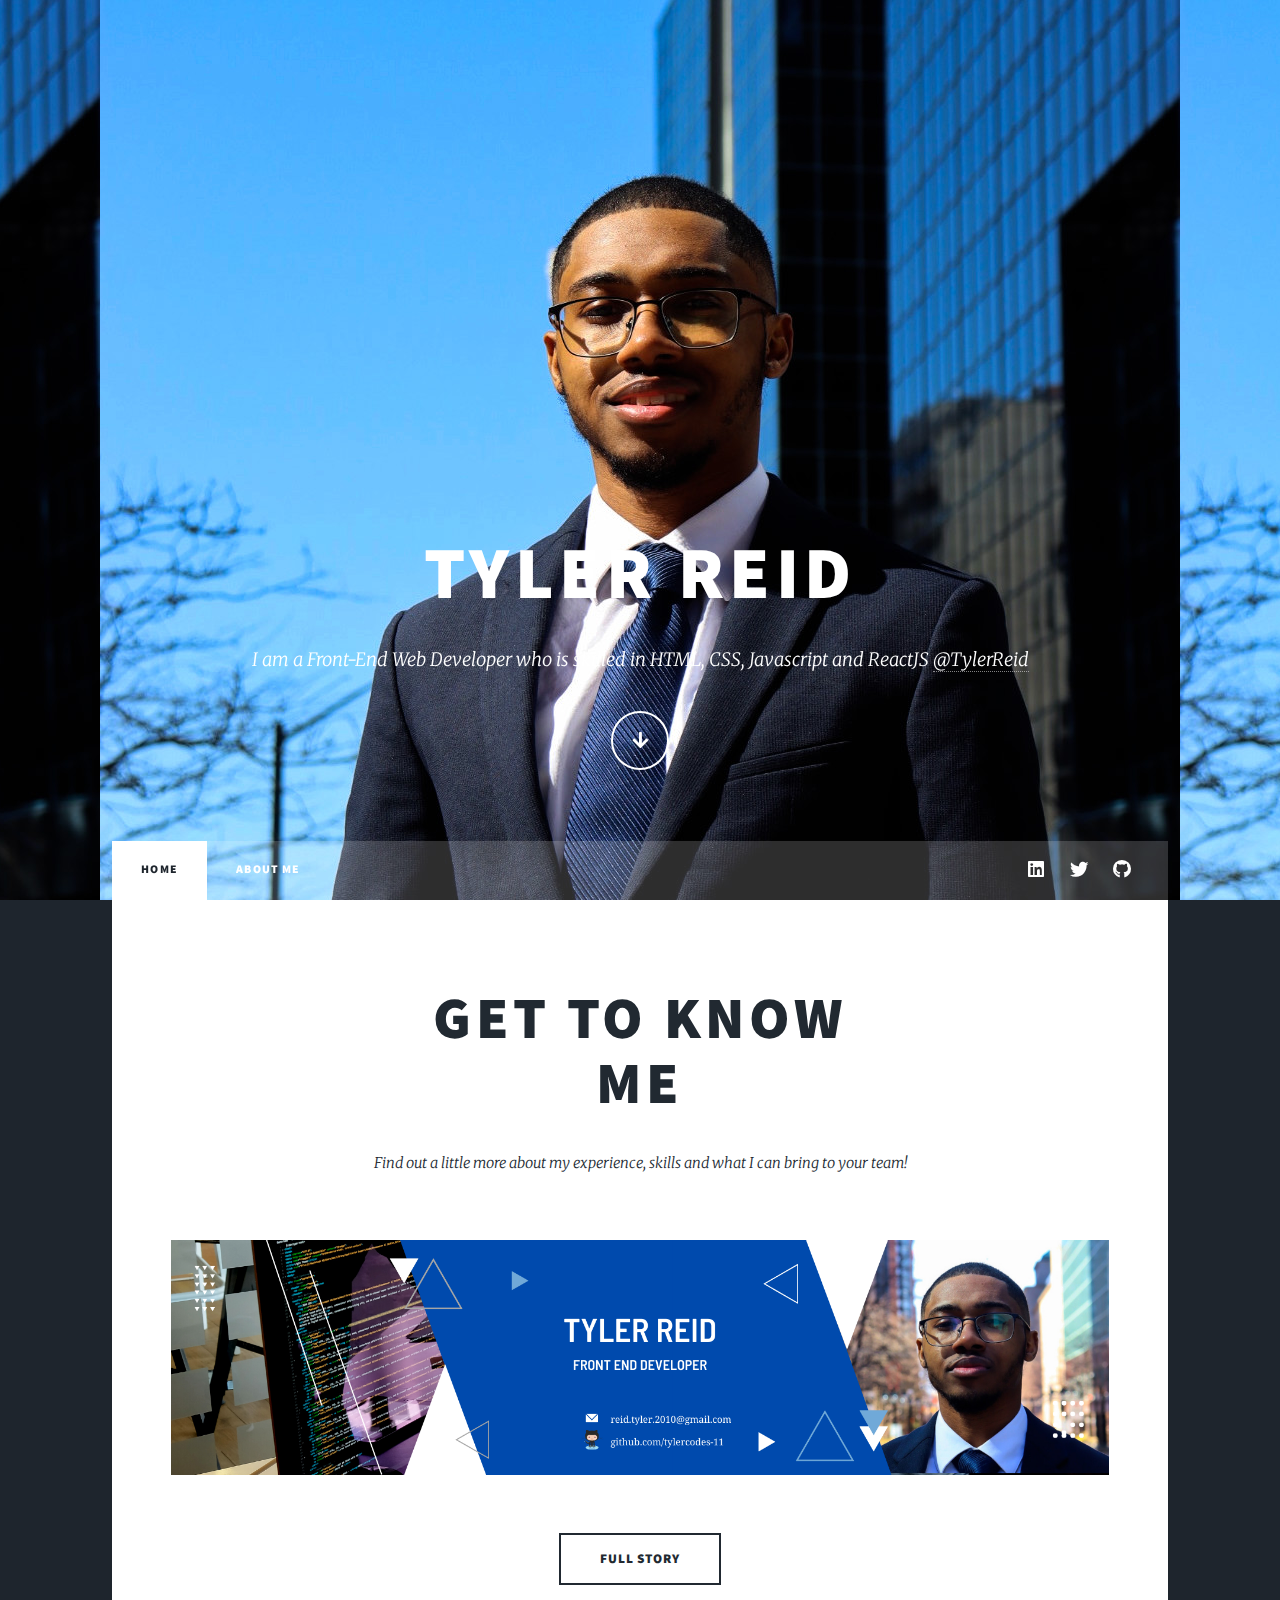
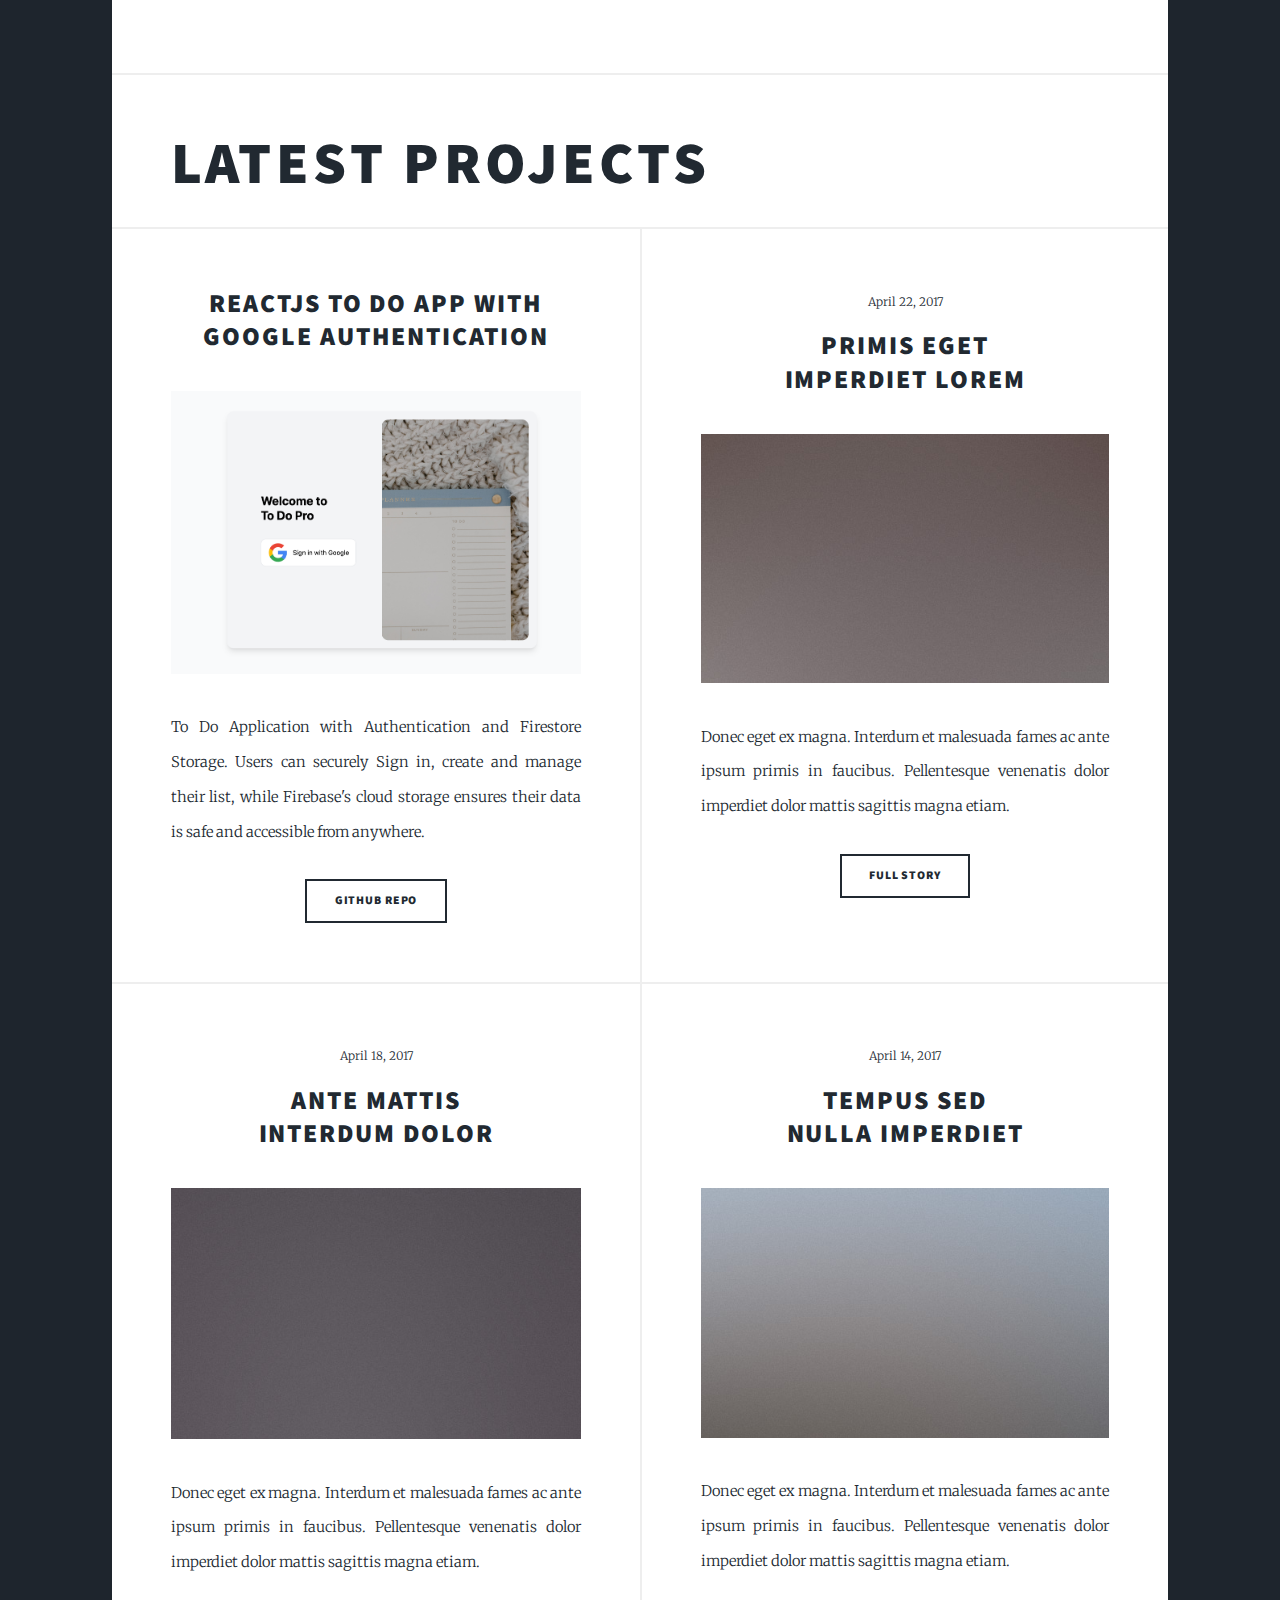
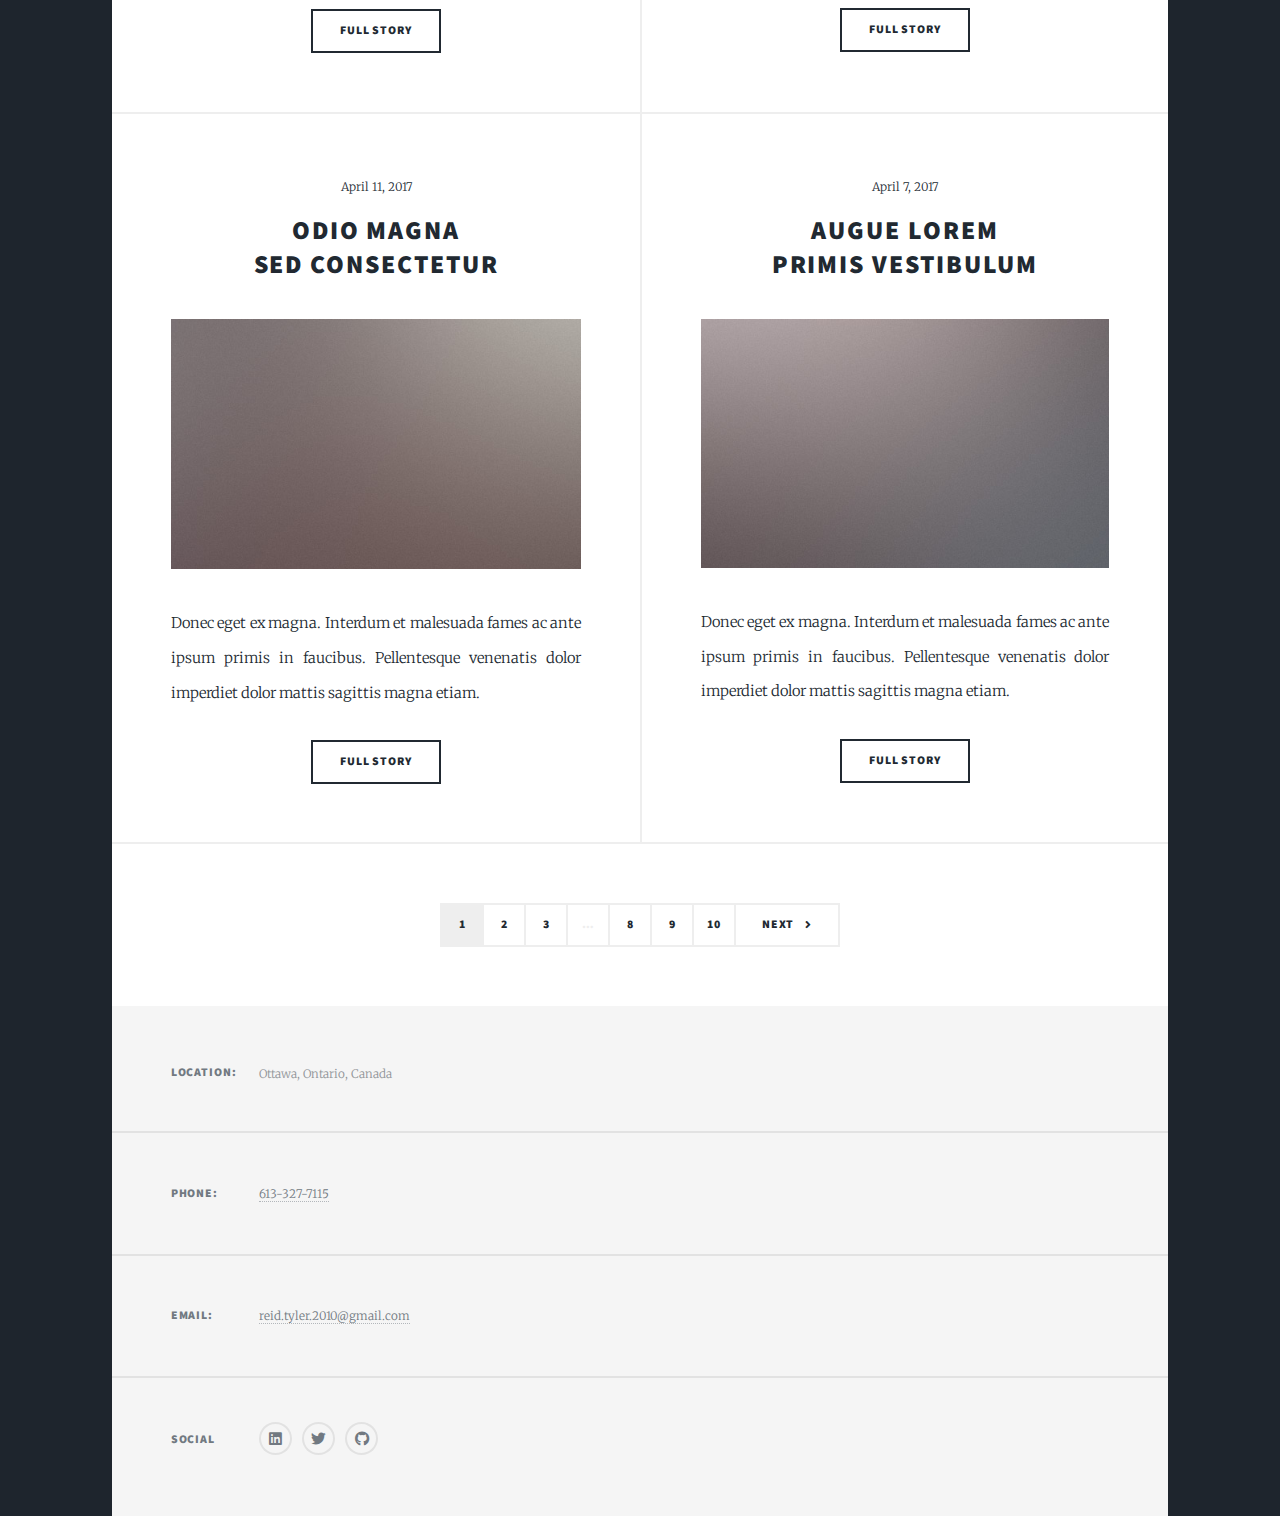
==== index.html @ aaa31b5c "init commit work in prog portwebsite" ====
<!DOCTYPE HTML>
<!--
	Massively by HTML5 UP
	html5up.net | @ajlkn
	Free for personal and commercial use under the CCA 3.0 license (html5up.net/license)
-->
<html>
	<head>
		<title>Tyler Reid's Portfolio</title>
		<meta charset="utf-8" />
		<meta name="viewport" content="width=device-width, initial-scale=1, user-scalable=no" />
		<link rel="stylesheet" href="assets/css/main.css" />
		<noscript><link rel="stylesheet" href="assets/css/noscript.css" /></noscript>
	</head>
	<body class="is-preload">

		<!-- Wrapper -->
			<div id="wrapper" class="fade-in">

				<!-- Intro -->
					<div id="intro">
						<h1>Tyler Reid<br />
							</h1>
						<p>I am a Front-End Web Developer who is skilled in HTML, CSS, Javascript and ReactJS <a href="https://www.linkedin.com/in/tylerreidprofessional/">@TylerReid</a> </p>
						<ul class="actions">
							<li><a href="#header" class="button icon solid solo fa-arrow-down scrolly">Continue</a></li>
						</ul>
					</div>

				<!-- Header -->
					<header id="header">
						<a href="index.html" class="logo">Tyler Reid</a>
					</header>

				<!-- Nav -->
					<nav id="nav">
						<ul class="links">
							<li class="active"><a href="index.html">Home</a></li>
							<li><a href="about.html">About Me</a></li>
							<!-- <li><a href="projects.html">Projects</a></li> -->
						</ul>
						<ul class="icons">
							<li><a href="https://www.linkedin.com/in/tylerreidprofessional/" class="icon brands fa-linkedin"><span class="label">Linkedin</span></a></li>
							<li><a href="https://twitter.com/tylernorthside" class="icon brands alt fa-twitter"><span class="label">Twitter</span></a></li>		
							<li><a href="https://github.com/tylercodes-11" class="icon brands fa-github"><span class="label">GitHub</span></a></li>
						</ul>
					</nav>

				<!-- Main -->
					<div id="main">

						<!-- Featured Post -->
							<article class="post featured">
								<header class="major">
									
									<h2><a href="about.html">Get to know<br />
									ME</a></h2>
									<p>Find out a little more about my experience, skills and what I can bring to your team! <br />
									
								</header>
								<a href="about.html" class="image main"><img src="images/linkedincoverpic.png" alt="tylercoverpicture"/></a>
								<ul class="actions special">
									<li><a href="about.html" class="button large">Full Story</a></li>
								</ul>
							</article>

						<!-- Posts -->
						<h1 class="project-header  "> Latest Projects</h1>
							<section class="posts">
								<article>
									<header>
										<!-- <span class="date">April 24, 2017</span> -->
										<h2><a href="#">ReactJS To Do App with <br />
											Google Authentication </h2>
									</header>
									<a href="#" class="image fit"><img src="images/todologinpic.png" alt="" /></a>
									<p>To Do Application with Authentication and Firestore Storage. Users can securely Sign in, create and manage their list, while Firebase's cloud storage ensures their data is safe and accessible from anywhere.</p>
									<ul class="actions special">
										
										<li><a href="https://github.com/tylercodes-11/react-firebase-todoapp" target="_blank" class="button">Github Repo</a></li>
									</ul>
								</article>
								<article>
									<header>
										<span class="date">April 22, 2017</span>
										<h2><a href="#">Primis eget<br />
										imperdiet lorem</a></h2>
									</header>
									<a href="#" class="image fit"><img src="images/pic03.jpg" alt="" /></a>
									<p>Donec eget ex magna. Interdum et malesuada fames ac ante ipsum primis in faucibus. Pellentesque venenatis dolor imperdiet dolor mattis sagittis magna etiam.</p>
									<ul class="actions special">
										<li><a href="#" class="button">Full Story</a></li>
									</ul>
								</article>
								<article>
									<header>
										<span class="date">April 18, 2017</span>
										<h2><a href="#">Ante mattis<br />
										interdum dolor</a></h2>
									</header>
									<a href="#" class="image fit"><img src="images/pic04.jpg" alt="" /></a>
									<p>Donec eget ex magna. Interdum et malesuada fames ac ante ipsum primis in faucibus. Pellentesque venenatis dolor imperdiet dolor mattis sagittis magna etiam.</p>
									<ul class="actions special">
										<li><a href="#" class="button">Full Story</a></li>
									</ul>
								</article>
								<article>
									<header>
										<span class="date">April 14, 2017</span>
										<h2><a href="#">Tempus sed<br />
										nulla imperdiet</a></h2>
									</header>
									<a href="#" class="image fit"><img src="images/pic05.jpg" alt="" /></a>
									<p>Donec eget ex magna. Interdum et malesuada fames ac ante ipsum primis in faucibus. Pellentesque venenatis dolor imperdiet dolor mattis sagittis magna etiam.</p>
									<ul class="actions special">
										<li><a href="#" class="button">Full Story</a></li>
									</ul>
								</article>
								<article>
									<header>
										<span class="date">April 11, 2017</span>
										<h2><a href="#">Odio magna<br />
										sed consectetur</a></h2>
									</header>
									<a href="#" class="image fit"><img src="images/pic06.jpg" alt="" /></a>
									<p>Donec eget ex magna. Interdum et malesuada fames ac ante ipsum primis in faucibus. Pellentesque venenatis dolor imperdiet dolor mattis sagittis magna etiam.</p>
									<ul class="actions special">
										<li><a href="#" class="button">Full Story</a></li>
									</ul>
								</article>
								<article>
									<header>
										<span class="date">April 7, 2017</span>
										<h2><a href="#">Augue lorem<br />
										primis vestibulum</a></h2>
									</header>
									<a href="#" class="image fit"><img src="images/pic07.jpg" alt="" /></a>
									<p>Donec eget ex magna. Interdum et malesuada fames ac ante ipsum primis in faucibus. Pellentesque venenatis dolor imperdiet dolor mattis sagittis magna etiam.</p>
									<ul class="actions special">
										<li><a href="#" class="button">Full Story</a></li>
									</ul>
								</article>
							</section>

						<!-- Footer -->
							<footer>
								<div class="pagination">
									<!--<a href="#" class="previous">Prev</a>-->
									<a href="#" class="page active">1</a>
									<a href="#" class="page">2</a>
									<a href="#" class="page">3</a>
									<span class="extra">&hellip;</span>
									<a href="#" class="page">8</a>
									<a href="#" class="page">9</a>
									<a href="#" class="page">10</a>
									<a href="#" class="next">Next</a>
								</div>
							</footer>

					</div>

				<!-- Footer -->
					<footer id="footer">
						<!-- <section>
							<form method="post" action="#">
								<div class="fields">
									<div class="field">
										<label for="name">Name</label>
										<input type="text" name="name" id="name" />
									</div>
									<div class="field">
										<label for="email">Email</label>
										<input type="text" name="email" id="email" />
									</div>
									<div class="field">
										<label for="message">Message</label>
										<textarea name="message" id="message" rows="3"></textarea>
									</div>
								</div>
								<ul class="actions">
									<li><input type="submit" value="Send Message" /></li>
								</ul>
							</form>
						</section> -->
						<section class="split contact">
							<section class="alt">
								<h3>Location:</h3>
								<p>Ottawa, Ontario, Canada<br />
								</p>
							</section>
							<section>
								<h3>Phone:</h3>
								<p><a href="tel:+16133277115">613-327-7115</a></p>
							</section>
							<section>
								<h3>Email:</h3>
								<p><a href="mailto:reid.tyler.2010@gmail.com">reid.tyler.2010@gmail.com</a></p>
							</section>
							<section>
								<h3>Social</h3>
								<ul class="icons alt">
									<li><a href="https://www.linkedin.com/in/tylerreidprofessional/" class="icon brands alt fa-linkedin"><span class="label">LinkedIn</span></a></li>
									<li><a href="https://twitter.com/tylernorthside" class="icon brands alt fa-twitter"><span class="label">Twitter</span></a></li>		
									<li><a href="https://github.com/tylercodes-11" class="icon brands alt fa-github"><span class="label">GitHub</span></a></li>
								</ul>
							</section>
						</section>
					</footer>

				<!-- Copyright
					<div id="copyright">
						<ul><li>&copy; Untitled</li><li>Design: <a href="https://html5up.net">HTML5 UP</a></li></ul>
					</div>

			</div> -->

		<!-- Scripts -->
			<script src="assets/js/jquery.min.js"></script>
			<script src="assets/js/jquery.scrollex.min.js"></script>
			<script src="assets/js/jquery.scrolly.min.js"></script>
			<script src="assets/js/browser.min.js"></script>
			<script src="assets/js/breakpoints.min.js"></script>
			<script src="assets/js/util.js"></script>
			<script src="assets/js/main.js"></script>

	</body>
</html>
---- assets/css/main.css ----
@import url(fontawesome-all.min.css);
@import url("https://fonts.googleapis.com/css?family=Merriweather:300,700,300italic,700italic|Source+Sans+Pro:900");

/*
	Massively by HTML5 UP
	html5up.net | @ajlkn
	Free for personal and commercial use under the CCA 3.0 license (html5up.net/license)
*/

html, body, div, span, applet, object,
iframe, h1, h2, h3, h4, h5, h6, p, blockquote,
pre, a, abbr, acronym, address, big, cite,
code, del, dfn, em, img, ins, kbd, q, s, samp,
small, strike, strong, sub, sup, tt, var, b,
u, i, center, dl, dt, dd, ol, ul, li, fieldset,
form, label, legend, table, caption, tbody,
tfoot, thead, tr, th, td, article, aside,
canvas, details, embed, figure, figcaption,
footer, header, hgroup, menu, nav, output, ruby,
section, summary, time, mark, audio, video {
	margin: 0;
	padding: 0;
	border: 0;
	font-size: 100%;
	font: inherit;
	vertical-align: baseline;}

article, aside, details, figcaption, figure,
footer, header, hgroup, menu, nav, section {
	display: block;}

body {
	line-height: 1;
}

ol, ul {
	list-style: none;
}

blockquote, q {
	quotes: none;
}

	blockquote:before, blockquote:after, q:before, q:after {
		content: '';
		content: none;
	}

table {
	border-collapse: collapse;
	border-spacing: 0;
}

body {
	-webkit-text-size-adjust: none;
}

mark {
	background-color: transparent;
	color: inherit;
}

input::-moz-focus-inner {
	border: 0;
	padding: 0;
}

input, select, textarea {
	-moz-appearance: none;
	-webkit-appearance: none;
	-ms-appearance: none;
	appearance: none;
}

/* Basic */

	@-ms-viewport {
		width: device-width;
	}

	body {
		-ms-overflow-style: scrollbar;
	}

	@media screen and (max-width: 480px) {

		html, body {
			min-width: 320px;
		}

	}

	html {
		box-sizing: border-box;
	}

	*, *:before, *:after {
		box-sizing: inherit;
	}

	body {
		background-color: #1e252d;
	}

		body.is-preload *, body.is-preload *:before, body.is-preload *:after {
			-moz-animation: none !important;
			-webkit-animation: none !important;
			-ms-animation: none !important;
			animation: none !important;
			-moz-transition: none !important;
			-webkit-transition: none !important;
			-ms-transition: none !important;
			transition: none !important;
		}

/* Type */

	html {
		font-size: 16pt;
	}

		@media screen and (max-width: 1680px) {

			html {
				font-size: 12pt;
			}

		}

		@media screen and (max-width: 1280px) {

			html {
				font-size: 11pt;
			}

		}

		@media screen and (max-width: 360px) {

			html {
				font-size: 10pt;
			}

		}

	body {
		color: #212931;
	}

	body, input, select, textarea {
		font-family: "Merriweather", Georgia, serif;
		font-weight: 300;
		font-size: 1rem;
		line-height: 2.375;
	}

	a {
		-moz-transition: color 0.2s ease-in-out, background-color 0.2s ease-in-out, border-color 0.2s ease-in-out, box-shadow 0.2s ease-in-out;
		-webkit-transition: color 0.2s ease-in-out, background-color 0.2s ease-in-out, border-color 0.2s ease-in-out, box-shadow 0.2s ease-in-out;
		-ms-transition: color 0.2s ease-in-out, background-color 0.2s ease-in-out, border-color 0.2s ease-in-out, box-shadow 0.2s ease-in-out;
		transition: color 0.2s ease-in-out, background-color 0.2s ease-in-out, border-color 0.2s ease-in-out, box-shadow 0.2s ease-in-out;
		border-bottom: dotted 1px;
		text-decoration: none;
	}

		a:hover {
			border-bottom-color: transparent;
		}

	strong, b {
		font-weight: 600;
	}

	em, i {
		font-style: italic;
	}

	p {
		text-align: justify;
		margin: 0 0 2rem 0;
	}

	h1, h2, h3, h4, h5, h6 {
		font-family: "Source Sans Pro", Helvetica, sans-serif;
		font-weight: 900;
		line-height: 1.5;
		letter-spacing: 0.075em;
		text-transform: uppercase;
		margin: 0 0 1rem 0;
	}

		h1 a, h2 a, h3 a, h4 a, h5 a, h6 a {
			border-bottom: 0;
			color: inherit;
			text-decoration: none;
		}

	h1 {
		font-size: 4rem;
		line-height: 1.1;
		margin: 0 0 2rem 0;
	}

	h2 {
		font-size: 1.75rem;
		line-height: 1.3;
		margin: 0 0 1.5rem 0;
	}

	h3 {
		font-size: 1.25rem;
		margin: 0 0 1.5rem 0;
	}

	h4 {
		font-size: 1rem;
	}

	h5 {
		font-size: 0.9rem;
	}

	h6 {
		font-size: 0.8rem;
	}

	sub {
		font-size: 0.8rem;
		position: relative;
		top: 0.5rem;
	}

	sup {
		font-size: 0.8rem;
		position: relative;
		top: -0.5rem;
	}

	blockquote {
		border-left: solid 4px;
		font-style: italic;
		margin: 0 0 2rem 0;
		padding: 0.5rem 0 0.5rem 2rem;
	}

	code {
		border: solid 2px;
		font-family: "Courier New", monospace;
		font-size: 0.9rem;
		margin: 0 0.25rem;
		padding: 0.25rem 0.65rem;
	}

	pre {
		-webkit-overflow-scrolling: touch;
		font-family: "Courier New", monospace;
		font-size: 0.9rem;
		margin: 0 0 2rem 0;
	}

		pre code {
			display: block;
			line-height: 1.75;
			padding: 1rem 1.5rem;
			overflow-x: auto;
		}

	hr {
		border: 0;
		border-bottom: solid 2px;
		margin: 3rem 0;
	}

		hr.major {
			margin: 5rem 0;
		}

	.align-left {
		text-align: left;
	}

	.align-center {
		text-align: center;
	}

	.align-right {
		text-align: right;
	}

	.project-header {
		justify-content: center;
	}

	input, select, textarea {
		color: #212931;
	}

	a {
		color: #212931;
		border-bottom-color: rgba(33, 41, 49, 0.5);
	}

		a:hover {
			border-bottom-color: transparent;
			color: #18bfef !important;
		}

	strong, b {
		color: #212931;
	}

	h1, h2, h3, h4, h5, h6 {
		color: #212931;
	}

	blockquote {
		border-left-color: #eeeeee;
	}

	code {
		background: rgba(220, 220, 220, 0.25);
		border-color: #eeeeee;
	}

	hr {
		border-bottom-color: #eeeeee;
	}

/* Row */

	.row {
		display: flex;
		flex-wrap: wrap;
		box-sizing: border-box;
		align-items: stretch;
	}

		.row > * {
			box-sizing: border-box;
		}

		.row.gtr-uniform > * > :last-child {
			margin-bottom: 0;
		}

		.row.aln-left {
			justify-content: flex-start;
		}

		.row.aln-center {
			justify-content: center;
		}

		.row.aln-right {
			justify-content: flex-end;
		}

		.row.aln-top {
			align-items: flex-start;
		}

		.row.aln-middle {
			align-items: center;
		}

		.row.aln-bottom {
			align-items: flex-end;
		}

		.row > .imp {
			order: -1;
		}

		.row > .col-1 {
			width: 8.33333%;
		}

		.row > .off-1 {
			margin-left: 8.33333%;
		}

		.row > .col-2 {
			width: 16.66667%;
		}

		.row > .off-2 {
			margin-left: 16.66667%;
		}

		.row > .col-3 {
			width: 25%;
		}

		.row > .off-3 {
			margin-left: 25%;
		}

		.row > .col-4 {
			width: 33.33333%;
		}

		.row > .off-4 {
			margin-left: 33.33333%;
		}

		.row > .col-5 {
			width: 41.66667%;
		}

		.row > .off-5 {
			margin-left: 41.66667%;
		}

		.row > .col-6 {
			width: 50%;
		}

		.row > .off-6 {
			margin-left: 50%;
		}

		.row > .col-7 {
			width: 58.33333%;
		}

		.row > .off-7 {
			margin-left: 58.33333%;
		}

		.row > .col-8 {
			width: 66.66667%;
		}

		.row > .off-8 {
			margin-left: 66.66667%;
		}

		.row > .col-9 {
			width: 75%;
		}

		.row > .off-9 {
			margin-left: 75%;
		}

		.row > .col-10 {
			width: 83.33333%;
		}

		.row > .off-10 {
			margin-left: 83.33333%;
		}

		.row > .col-11 {
			width: 91.66667%;
		}

		.row > .off-11 {
			margin-left: 91.66667%;
		}

		.row > .col-12 {
			width: 100%;
		}

		.row > .off-12 {
			margin-left: 100%;
		}

		.row.gtr-0 {
			margin-top: 0;
			margin-left: 0rem;
		}

			.row.gtr-0 > * {
				padding: 0 0 0 0rem;
			}

			.row.gtr-0.gtr-uniform {
				margin-top: 0rem;
			}

				.row.gtr-0.gtr-uniform > * {
					padding-top: 0rem;
				}

		.row.gtr-25 {
			margin-top: 0;
			margin-left: -0.375rem;
		}

			.row.gtr-25 > * {
				padding: 0 0 0 0.375rem;
			}

			.row.gtr-25.gtr-uniform {
				margin-top: -0.375rem;
			}

				.row.gtr-25.gtr-uniform > * {
					padding-top: 0.375rem;
				}

		.row.gtr-50 {
			margin-top: 0;
			margin-left: -0.75rem;
		}

			.row.gtr-50 > * {
				padding: 0 0 0 0.75rem;
			}

			.row.gtr-50.gtr-uniform {
				margin-top: -0.75rem;
			}

				.row.gtr-50.gtr-uniform > * {
					padding-top: 0.75rem;
				}

		.row {
			margin-top: 0;
			margin-left: -1.5rem;
		}

			.row > * {
				padding: 0 0 0 1.5rem;
			}

			.row.gtr-uniform {
				margin-top: -1.5rem;
			}

				.row.gtr-uniform > * {
					padding-top: 1.5rem;
				}

		.row.gtr-150 {
			margin-top: 0;
			margin-left: -2.25rem;
		}

			.row.gtr-150 > * {
				padding: 0 0 0 2.25rem;
			}

			.row.gtr-150.gtr-uniform {
				margin-top: -2.25rem;
			}

				.row.gtr-150.gtr-uniform > * {
					padding-top: 2.25rem;
				}

		.row.gtr-200 {
			margin-top: 0;
			margin-left: -3rem;
		}

			.row.gtr-200 > * {
				padding: 0 0 0 3rem;
			}

			.row.gtr-200.gtr-uniform {
				margin-top: -3rem;
			}

				.row.gtr-200.gtr-uniform > * {
					padding-top: 3rem;
				}

		@media screen and (max-width: 1680px) {

			.row {
				display: flex;
				flex-wrap: wrap;
				box-sizing: border-box;
				align-items: stretch;
			}

				.row > * {
					box-sizing: border-box;
				}

				.row.gtr-uniform > * > :last-child {
					margin-bottom: 0;
				}

				.row.aln-left {
					justify-content: flex-start;
				}

				.row.aln-center {
					justify-content: center;
				}

				.row.aln-right {
					justify-content: flex-end;
				}

				.row.aln-top {
					align-items: flex-start;
				}

				.row.aln-middle {
					align-items: center;
				}

				.row.aln-bottom {
					align-items: flex-end;
				}

				.row > .imp-xlarge {
					order: -1;
				}

				.row > .col-1-xlarge {
					width: 8.33333%;
				}

				.row > .off-1-xlarge {
					margin-left: 8.33333%;
				}

				.row > .col-2-xlarge {
					width: 16.66667%;
				}

				.row > .off-2-xlarge {
					margin-left: 16.66667%;
				}

				.row > .col-3-xlarge {
					width: 25%;
				}

				.row > .off-3-xlarge {
					margin-left: 25%;
				}

				.row > .col-4-xlarge {
					width: 33.33333%;
				}

				.row > .off-4-xlarge {
					margin-left: 33.33333%;
				}

				.row > .col-5-xlarge {
					width: 41.66667%;
				}

				.row > .off-5-xlarge {
					margin-left: 41.66667%;
				}

				.row > .col-6-xlarge {
					width: 50%;
				}

				.row > .off-6-xlarge {
					margin-left: 50%;
				}

				.row > .col-7-xlarge {
					width: 58.33333%;
				}

				.row > .off-7-xlarge {
					margin-left: 58.33333%;
				}

				.row > .col-8-xlarge {
					width: 66.66667%;
				}

				.row > .off-8-xlarge {
					margin-left: 66.66667%;
				}

				.row > .col-9-xlarge {
					width: 75%;
				}

				.row > .off-9-xlarge {
					margin-left: 75%;
				}

				.row > .col-10-xlarge {
					width: 83.33333%;
				}

				.row > .off-10-xlarge {
					margin-left: 83.33333%;
				}

				.row > .col-11-xlarge {
					width: 91.66667%;
				}

				.row > .off-11-xlarge {
					margin-left: 91.66667%;
				}

				.row > .col-12-xlarge {
					width: 100%;
				}

				.row > .off-12-xlarge {
					margin-left: 100%;
				}

				.row.gtr-0 {
					margin-top: 0;
					margin-left: 0rem;
				}

					.row.gtr-0 > * {
						padding: 0 0 0 0rem;
					}

					.row.gtr-0.gtr-uniform {
						margin-top: 0rem;
					}

						.row.gtr-0.gtr-uniform > * {
							padding-top: 0rem;
						}

				.row.gtr-25 {
					margin-top: 0;
					margin-left: -0.375rem;
				}

					.row.gtr-25 > * {
						padding: 0 0 0 0.375rem;
					}

					.row.gtr-25.gtr-uniform {
						margin-top: -0.375rem;
					}

						.row.gtr-25.gtr-uniform > * {
							padding-top: 0.375rem;
						}

				.row.gtr-50 {
					margin-top: 0;
					margin-left: -0.75rem;
				}

					.row.gtr-50 > * {
						padding: 0 0 0 0.75rem;
					}

					.row.gtr-50.gtr-uniform {
						margin-top: -0.75rem;
					}

						.row.gtr-50.gtr-uniform > * {
							padding-top: 0.75rem;
						}

				.row {
					margin-top: 0;
					margin-left: -1.5rem;
				}

					.row > * {
						padding: 0 0 0 1.5rem;
					}

					.row.gtr-uniform {
						margin-top: -1.5rem;
					}

						.row.gtr-uniform > * {
							padding-top: 1.5rem;
						}

				.row.gtr-150 {
					margin-top: 0;
					margin-left: -2.25rem;
				}

					.row.gtr-150 > * {
						padding: 0 0 0 2.25rem;
					}

					.row.gtr-150.gtr-uniform {
						margin-top: -2.25rem;
					}

						.row.gtr-150.gtr-uniform > * {
							padding-top: 2.25rem;
						}

				.row.gtr-200 {
					margin-top: 0;
					margin-left: -3rem;
				}

					.row.gtr-200 > * {
						padding: 0 0 0 3rem;
					}

					.row.gtr-200.gtr-uniform {
						margin-top: -3rem;
					}

						.row.gtr-200.gtr-uniform > * {
							padding-top: 3rem;
						}

		}

		@media screen and (max-width: 1280px) {

			.row {
				display: flex;
				flex-wrap: wrap;
				box-sizing: border-box;
				align-items: stretch;
			}

				.row > * {
					box-sizing: border-box;
				}

				.row.gtr-uniform > * > :last-child {
					margin-bottom: 0;
				}

				.row.aln-left {
					justify-content: flex-start;
				}

				.row.aln-center {
					justify-content: center;
				}

				.row.aln-right {
					justify-content: flex-end;
				}

				.row.aln-top {
					align-items: flex-start;
				}

				.row.aln-middle {
					align-items: center;
				}

				.row.aln-bottom {
					align-items: flex-end;
				}

				.row > .imp-large {
					order: -1;
				}

				.row > .col-1-large {
					width: 8.33333%;
				}

				.row > .off-1-large {
					margin-left: 8.33333%;
				}

				.row > .col-2-large {
					width: 16.66667%;
				}

				.row > .off-2-large {
					margin-left: 16.66667%;
				}

				.row > .col-3-large {
					width: 25%;
				}

				.row > .off-3-large {
					margin-left: 25%;
				}

				.row > .col-4-large {
					width: 33.33333%;
				}

				.row > .off-4-large {
					margin-left: 33.33333%;
				}

				.row > .col-5-large {
					width: 41.66667%;
				}

				.row > .off-5-large {
					margin-left: 41.66667%;
				}

				.row > .col-6-large {
					width: 50%;
				}

				.row > .off-6-large {
					margin-left: 50%;
				}

				.row > .col-7-large {
					width: 58.33333%;
				}

				.row > .off-7-large {
					margin-left: 58.33333%;
				}

				.row > .col-8-large {
					width: 66.66667%;
				}

				.row > .off-8-large {
					margin-left: 66.66667%;
				}

				.row > .col-9-large {
					width: 75%;
				}

				.row > .off-9-large {
					margin-left: 75%;
				}

				.row > .col-10-large {
					width: 83.33333%;
				}

				.row > .off-10-large {
					margin-left: 83.33333%;
				}

				.row > .col-11-large {
					width: 91.66667%;
				}

				.row > .off-11-large {
					margin-left: 91.66667%;
				}

				.row > .col-12-large {
					width: 100%;
				}

				.row > .off-12-large {
					margin-left: 100%;
				}

				.row.gtr-0 {
					margin-top: 0;
					margin-left: 0rem;
				}

					.row.gtr-0 > * {
						padding: 0 0 0 0rem;
					}

					.row.gtr-0.gtr-uniform {
						margin-top: 0rem;
					}

						.row.gtr-0.gtr-uniform > * {
							padding-top: 0rem;
						}

				.row.gtr-25 {
					margin-top: 0;
					margin-left: -0.375rem;
				}

					.row.gtr-25 > * {
						padding: 0 0 0 0.375rem;
					}

					.row.gtr-25.gtr-uniform {
						margin-top: -0.375rem;
					}

						.row.gtr-25.gtr-uniform > * {
							padding-top: 0.375rem;
						}

				.row.gtr-50 {
					margin-top: 0;
					margin-left: -0.75rem;
				}

					.row.gtr-50 > * {
						padding: 0 0 0 0.75rem;
					}

					.row.gtr-50.gtr-uniform {
						margin-top: -0.75rem;
					}

						.row.gtr-50.gtr-uniform > * {
							padding-top: 0.75rem;
						}

				.row {
					margin-top: 0;
					margin-left: -1.5rem;
				}

					.row > * {
						padding: 0 0 0 1.5rem;
					}

					.row.gtr-uniform {
						margin-top: -1.5rem;
					}

						.row.gtr-uniform > * {
							padding-top: 1.5rem;
						}

				.row.gtr-150 {
					margin-top: 0;
					margin-left: -2.25rem;
				}

					.row.gtr-150 > * {
						padding: 0 0 0 2.25rem;
					}

					.row.gtr-150.gtr-uniform {
						margin-top: -2.25rem;
					}

						.row.gtr-150.gtr-uniform > * {
							padding-top: 2.25rem;
						}

				.row.gtr-200 {
					margin-top: 0;
					margin-left: -3rem;
				}

					.row.gtr-200 > * {
						padding: 0 0 0 3rem;
					}

					.row.gtr-200.gtr-uniform {
						margin-top: -3rem;
					}

						.row.gtr-200.gtr-uniform > * {
							padding-top: 3rem;
						}

		}

		@media screen and (max-width: 980px) {

			.row {
				display: flex;
				flex-wrap: wrap;
				box-sizing: border-box;
				align-items: stretch;
			}

				.row > * {
					box-sizing: border-box;
				}

				.row.gtr-uniform > * > :last-child {
					margin-bottom: 0;
				}

				.row.aln-left {
					justify-content: flex-start;
				}

				.row.aln-center {
					justify-content: center;
				}

				.row.aln-right {
					justify-content: flex-end;
				}

				.row.aln-top {
					align-items: flex-start;
				}

				.row.aln-middle {
					align-items: center;
				}

				.row.aln-bottom {
					align-items: flex-end;
				}

				.row > .imp-medium {
					order: -1;
				}

				.row > .col-1-medium {
					width: 8.33333%;
				}

				.row > .off-1-medium {
					margin-left: 8.33333%;
				}

				.row > .col-2-medium {
					width: 16.66667%;
				}

				.row > .off-2-medium {
					margin-left: 16.66667%;
				}

				.row > .col-3-medium {
					width: 25%;
				}

				.row > .off-3-medium {
					margin-left: 25%;
				}

				.row > .col-4-medium {
					width: 33.33333%;
				}

				.row > .off-4-medium {
					margin-left: 33.33333%;
				}

				.row > .col-5-medium {
					width: 41.66667%;
				}

				.row > .off-5-medium {
					margin-left: 41.66667%;
				}

				.row > .col-6-medium {
					width: 50%;
				}

				.row > .off-6-medium {
					margin-left: 50%;
				}

				.row > .col-7-medium {
					width: 58.33333%;
				}

				.row > .off-7-medium {
					margin-left: 58.33333%;
				}

				.row > .col-8-medium {
					width: 66.66667%;
				}

				.row > .off-8-medium {
					margin-left: 66.66667%;
				}

				.row > .col-9-medium {
					width: 75%;
				}

				.row > .off-9-medium {
					margin-left: 75%;
				}

				.row > .col-10-medium {
					width: 83.33333%;
				}

				.row > .off-10-medium {
					margin-left: 83.33333%;
				}

				.row > .col-11-medium {
					width: 91.66667%;
				}

				.row > .off-11-medium {
					margin-left: 91.66667%;
				}

				.row > .col-12-medium {
					width: 100%;
				}

				.row > .off-12-medium {
					margin-left: 100%;
				}

				.row.gtr-0 {
					margin-top: 0;
					margin-left: 0rem;
				}

					.row.gtr-0 > * {
						padding: 0 0 0 0rem;
					}

					.row.gtr-0.gtr-uniform {
						margin-top: 0rem;
					}

						.row.gtr-0.gtr-uniform > * {
							padding-top: 0rem;
						}

				.row.gtr-25 {
					margin-top: 0;
					margin-left: -0.375rem;
				}

					.row.gtr-25 > * {
						padding: 0 0 0 0.375rem;
					}

					.row.gtr-25.gtr-uniform {
						margin-top: -0.375rem;
					}

						.row.gtr-25.gtr-uniform > * {
							padding-top: 0.375rem;
						}

				.row.gtr-50 {
					margin-top: 0;
					margin-left: -0.75rem;
				}

					.row.gtr-50 > * {
						padding: 0 0 0 0.75rem;
					}

					.row.gtr-50.gtr-uniform {
						margin-top: -0.75rem;
					}

						.row.gtr-50.gtr-uniform > * {
							padding-top: 0.75rem;
						}

				.row {
					margin-top: 0;
					margin-left: -1.5rem;
				}

					.row > * {
						padding: 0 0 0 1.5rem;
					}

					.row.gtr-uniform {
						margin-top: -1.5rem;
					}

						.row.gtr-uniform > * {
							padding-top: 1.5rem;
						}

				.row.gtr-150 {
					margin-top: 0;
					margin-left: -2.25rem;
				}

					.row.gtr-150 > * {
						padding: 0 0 0 2.25rem;
					}

					.row.gtr-150.gtr-uniform {
						margin-top: -2.25rem;
					}

						.row.gtr-150.gtr-uniform > * {
							padding-top: 2.25rem;
						}

				.row.gtr-200 {
					margin-top: 0;
					margin-left: -3rem;
				}

					.row.gtr-200 > * {
						padding: 0 0 0 3rem;
					}

					.row.gtr-200.gtr-uniform {
						margin-top: -3rem;
					}

						.row.gtr-200.gtr-uniform > * {
							padding-top: 3rem;
						}

		}

		@media screen and (max-width: 736px) {

			.row {
				display: flex;
				flex-wrap: wrap;
				box-sizing: border-box;
				align-items: stretch;
			}

				.row > * {
					box-sizing: border-box;
				}

				.row.gtr-uniform > * > :last-child {
					margin-bottom: 0;
				}

				.row.aln-left {
					justify-content: flex-start;
				}

				.row.aln-center {
					justify-content: center;
				}

				.row.aln-right {
					justify-content: flex-end;
				}

				.row.aln-top {
					align-items: flex-start;
				}

				.row.aln-middle {
					align-items: center;
				}

				.row.aln-bottom {
					align-items: flex-end;
				}

				.row > .imp-small {
					order: -1;
				}

				.row > .col-1-small {
					width: 8.33333%;
				}

				.row > .off-1-small {
					margin-left: 8.33333%;
				}

				.row > .col-2-small {
					width: 16.66667%;
				}

				.row > .off-2-small {
					margin-left: 16.66667%;
				}

				.row > .col-3-small {
					width: 25%;
				}

				.row > .off-3-small {
					margin-left: 25%;
				}

				.row > .col-4-small {
					width: 33.33333%;
				}

				.row > .off-4-small {
					margin-left: 33.33333%;
				}

				.row > .col-5-small {
					width: 41.66667%;
				}

				.row > .off-5-small {
					margin-left: 41.66667%;
				}

				.row > .col-6-small {
					width: 50%;
				}

				.row > .off-6-small {
					margin-left: 50%;
				}

				.row > .col-7-small {
					width: 58.33333%;
				}

				.row > .off-7-small {
					margin-left: 58.33333%;
				}

				.row > .col-8-small {
					width: 66.66667%;
				}

				.row > .off-8-small {
					margin-left: 66.66667%;
				}

				.row > .col-9-small {
					width: 75%;
				}

				.row > .off-9-small {
					margin-left: 75%;
				}

				.row > .col-10-small {
					width: 83.33333%;
				}

				.row > .off-10-small {
					margin-left: 83.33333%;
				}

				.row > .col-11-small {
					width: 91.66667%;
				}

				.row > .off-11-small {
					margin-left: 91.66667%;
				}

				.row > .col-12-small {
					width: 100%;
				}

				.row > .off-12-small {
					margin-left: 100%;
				}

				.row.gtr-0 {
					margin-top: 0;
					margin-left: 0rem;
				}

					.row.gtr-0 > * {
						padding: 0 0 0 0rem;
					}

					.row.gtr-0.gtr-uniform {
						margin-top: 0rem;
					}

						.row.gtr-0.gtr-uniform > * {
							padding-top: 0rem;
						}

				.row.gtr-25 {
					margin-top: 0;
					margin-left: -0.375rem;
				}

					.row.gtr-25 > * {
						padding: 0 0 0 0.375rem;
					}

					.row.gtr-25.gtr-uniform {
						margin-top: -0.375rem;
					}

						.row.gtr-25.gtr-uniform > * {
							padding-top: 0.375rem;
						}

				.row.gtr-50 {
					margin-top: 0;
					margin-left: -0.75rem;
				}

					.row.gtr-50 > * {
						padding: 0 0 0 0.75rem;
					}

					.row.gtr-50.gtr-uniform {
						margin-top: -0.75rem;
					}

						.row.gtr-50.gtr-uniform > * {
							padding-top: 0.75rem;
						}

				.row {
					margin-top: 0;
					margin-left: -1.5rem;
				}

					.row > * {
						padding: 0 0 0 1.5rem;
					}

					.row.gtr-uniform {
						margin-top: -1.5rem;
					}

						.row.gtr-uniform > * {
							padding-top: 1.5rem;
						}

				.row.gtr-150 {
					margin-top: 0;
					margin-left: -2.25rem;
				}

					.row.gtr-150 > * {
						padding: 0 0 0 2.25rem;
					}

					.row.gtr-150.gtr-uniform {
						margin-top: -2.25rem;
					}

						.row.gtr-150.gtr-uniform > * {
							padding-top: 2.25rem;
						}

				.row.gtr-200 {
					margin-top: 0;
					margin-left: -3rem;
				}

					.row.gtr-200 > * {
						padding: 0 0 0 3rem;
					}

					.row.gtr-200.gtr-uniform {
						margin-top: -3rem;
					}

						.row.gtr-200.gtr-uniform > * {
							padding-top: 3rem;
						}

		}

		@media screen and (max-width: 480px) {

			.row {
				display: flex;
				flex-wrap: wrap;
				box-sizing: border-box;
				align-items: stretch;
			}

				.row > * {
					box-sizing: border-box;
				}

				.row.gtr-uniform > * > :last-child {
					margin-bottom: 0;
				}

				.row.aln-left {
					justify-content: flex-start;
				}

				.row.aln-center {
					justify-content: center;
				}

				.row.aln-right {
					justify-content: flex-end;
				}

				.row.aln-top {
					align-items: flex-start;
				}

				.row.aln-middle {
					align-items: center;
				}

				.row.aln-bottom {
					align-items: flex-end;
				}

				.row > .imp-xsmall {
					order: -1;
				}

				.row > .col-1-xsmall {
					width: 8.33333%;
				}

				.row > .off-1-xsmall {
					margin-left: 8.33333%;
				}

				.row > .col-2-xsmall {
					width: 16.66667%;
				}

				.row > .off-2-xsmall {
					margin-left: 16.66667%;
				}

				.row > .col-3-xsmall {
					width: 25%;
				}

				.row > .off-3-xsmall {
					margin-left: 25%;
				}

				.row > .col-4-xsmall {
					width: 33.33333%;
				}

				.row > .off-4-xsmall {
					margin-left: 33.33333%;
				}

				.row > .col-5-xsmall {
					width: 41.66667%;
				}

				.row > .off-5-xsmall {
					margin-left: 41.66667%;
				}

				.row > .col-6-xsmall {
					width: 50%;
				}

				.row > .off-6-xsmall {
					margin-left: 50%;
				}

				.row > .col-7-xsmall {
					width: 58.33333%;
				}

				.row > .off-7-xsmall {
					margin-left: 58.33333%;
				}

				.row > .col-8-xsmall {
					width: 66.66667%;
				}

				.row > .off-8-xsmall {
					margin-left: 66.66667%;
				}

				.row > .col-9-xsmall {
					width: 75%;
				}

				.row > .off-9-xsmall {
					margin-left: 75%;
				}

				.row > .col-10-xsmall {
					width: 83.33333%;
				}

				.row > .off-10-xsmall {
					margin-left: 83.33333%;
				}

				.row > .col-11-xsmall {
					width: 91.66667%;
				}

				.row > .off-11-xsmall {
					margin-left: 91.66667%;
				}

				.row > .col-12-xsmall {
					width: 100%;
				}

				.row > .off-12-xsmall {
					margin-left: 100%;
				}

				.row.gtr-0 {
					margin-top: 0;
					margin-left: 0rem;
				}

					.row.gtr-0 > * {
						padding: 0 0 0 0rem;
					}

					.row.gtr-0.gtr-uniform {
						margin-top: 0rem;
					}

						.row.gtr-0.gtr-uniform > * {
							padding-top: 0rem;
						}

				.row.gtr-25 {
					margin-top: 0;
					margin-left: -0.375rem;
				}

					.row.gtr-25 > * {
						padding: 0 0 0 0.375rem;
					}

					.row.gtr-25.gtr-uniform {
						margin-top: -0.375rem;
					}

						.row.gtr-25.gtr-uniform > * {
							padding-top: 0.375rem;
						}

				.row.gtr-50 {
					margin-top: 0;
					margin-left: -0.75rem;
				}

					.row.gtr-50 > * {
						padding: 0 0 0 0.75rem;
					}

					.row.gtr-50.gtr-uniform {
						margin-top: -0.75rem;
					}

						.row.gtr-50.gtr-uniform > * {
							padding-top: 0.75rem;
						}

				.row {
					margin-top: 0;
					margin-left: -1.5rem;
				}

					.row > * {
						padding: 0 0 0 1.5rem;
					}

					.row.gtr-uniform {
						margin-top: -1.5rem;
					}

						.row.gtr-uniform > * {
							padding-top: 1.5rem;
						}

				.row.gtr-150 {
					margin-top: 0;
					margin-left: -2.25rem;
				}

					.row.gtr-150 > * {
						padding: 0 0 0 2.25rem;
					}

					.row.gtr-150.gtr-uniform {
						margin-top: -2.25rem;
					}

						.row.gtr-150.gtr-uniform > * {
							padding-top: 2.25rem;
						}

				.row.gtr-200 {
					margin-top: 0;
					margin-left: -3rem;
				}

					.row.gtr-200 > * {
						padding: 0 0 0 3rem;
					}

					.row.gtr-200.gtr-uniform {
						margin-top: -3rem;
					}

						.row.gtr-200.gtr-uniform > * {
							padding-top: 3rem;
						}

		}

		@media screen and (max-width: 360px) {

			.row {
				display: flex;
				flex-wrap: wrap;
				box-sizing: border-box;
				align-items: stretch;
			}

				.row > * {
					box-sizing: border-box;
				}

				.row.gtr-uniform > * > :last-child {
					margin-bottom: 0;
				}

				.row.aln-left {
					justify-content: flex-start;
				}

				.row.aln-center {
					justify-content: center;
				}

				.row.aln-right {
					justify-content: flex-end;
				}

				.row.aln-top {
					align-items: flex-start;
				}

				.row.aln-middle {
					align-items: center;
				}

				.row.aln-bottom {
					align-items: flex-end;
				}

				.row > .imp-xxsmall {
					order: -1;
				}

				.row > .col-1-xxsmall {
					width: 8.33333%;
				}

				.row > .off-1-xxsmall {
					margin-left: 8.33333%;
				}

				.row > .col-2-xxsmall {
					width: 16.66667%;
				}

				.row > .off-2-xxsmall {
					margin-left: 16.66667%;
				}

				.row > .col-3-xxsmall {
					width: 25%;
				}

				.row > .off-3-xxsmall {
					margin-left: 25%;
				}

				.row > .col-4-xxsmall {
					width: 33.33333%;
				}

				.row > .off-4-xxsmall {
					margin-left: 33.33333%;
				}

				.row > .col-5-xxsmall {
					width: 41.66667%;
				}

				.row > .off-5-xxsmall {
					margin-left: 41.66667%;
				}

				.row > .col-6-xxsmall {
					width: 50%;
				}

				.row > .off-6-xxsmall {
					margin-left: 50%;
				}

				.row > .col-7-xxsmall {
					width: 58.33333%;
				}

				.row > .off-7-xxsmall {
					margin-left: 58.33333%;
				}

				.row > .col-8-xxsmall {
					width: 66.66667%;
				}

				.row > .off-8-xxsmall {
					margin-left: 66.66667%;
				}

				.row > .col-9-xxsmall {
					width: 75%;
				}

				.row > .off-9-xxsmall {
					margin-left: 75%;
				}

				.row > .col-10-xxsmall {
					width: 83.33333%;
				}

				.row > .off-10-xxsmall {
					margin-left: 83.33333%;
				}

				.row > .col-11-xxsmall {
					width: 91.66667%;
				}

				.row > .off-11-xxsmall {
					margin-left: 91.66667%;
				}

				.row > .col-12-xxsmall {
					width: 100%;
				}

				.row > .off-12-xxsmall {
					margin-left: 100%;
				}

				.row.gtr-0 {
					margin-top: 0;
					margin-left: 0rem;
				}

					.row.gtr-0 > * {
						padding: 0 0 0 0rem;
					}

					.row.gtr-0.gtr-uniform {
						margin-top: 0rem;
					}

						.row.gtr-0.gtr-uniform > * {
							padding-top: 0rem;
						}

				.row.gtr-25 {
					margin-top: 0;
					margin-left: -0.375rem;
				}

					.row.gtr-25 > * {
						padding: 0 0 0 0.375rem;
					}

					.row.gtr-25.gtr-uniform {
						margin-top: -0.375rem;
					}

						.row.gtr-25.gtr-uniform > * {
							padding-top: 0.375rem;
						}

				.row.gtr-50 {
					margin-top: 0;
					margin-left: -0.75rem;
				}

					.row.gtr-50 > * {
						padding: 0 0 0 0.75rem;
					}

					.row.gtr-50.gtr-uniform {
						margin-top: -0.75rem;
					}

						.row.gtr-50.gtr-uniform > * {
							padding-top: 0.75rem;
						}

				.row {
					margin-top: 0;
					margin-left: -1.5rem;
				}

					.row > * {
						padding: 0 0 0 1.5rem;
					}

					.row.gtr-uniform {
						margin-top: -1.5rem;
					}

						.row.gtr-uniform > * {
							padding-top: 1.5rem;
						}

				.row.gtr-150 {
					margin-top: 0;
					margin-left: -2.25rem;
				}

					.row.gtr-150 > * {
						padding: 0 0 0 2.25rem;
					}

					.row.gtr-150.gtr-uniform {
						margin-top: -2.25rem;
					}

						.row.gtr-150.gtr-uniform > * {
							padding-top: 2.25rem;
						}

				.row.gtr-200 {
					margin-top: 0;
					margin-left: -3rem;
				}

					.row.gtr-200 > * {
						padding: 0 0 0 3rem;
					}

					.row.gtr-200.gtr-uniform {
						margin-top: -3rem;
					}

						.row.gtr-200.gtr-uniform > * {
							padding-top: 3rem;
						}

		}

/* Box */

	.box {
		border: solid 2px;
		margin-bottom: 2rem;
		padding: 1.5rem;
	}

		.box > :last-child,
		.box > :last-child > :last-child,
		.box > :last-child > :last-child > :last-child {
			margin-bottom: 0;
		}

		.box.alt {
			border: 0;
			border-radius: 0;
			padding: 0;
		}

	.box {
		border-color: #eeeeee;
	}

/* Button */

	input[type="submit"],
	input[type="reset"],
	input[type="button"],
	button,
	.button {
		-moz-appearance: none;
		-webkit-appearance: none;
		-ms-appearance: none;
		appearance: none;
		-moz-transition: background-color 0.2s ease-in-out, box-shadow 0.2s ease-in-out, color 0.2s ease-in-out;
		-webkit-transition: background-color 0.2s ease-in-out, box-shadow 0.2s ease-in-out, color 0.2s ease-in-out;
		-ms-transition: background-color 0.2s ease-in-out, box-shadow 0.2s ease-in-out, color 0.2s ease-in-out;
		transition: background-color 0.2s ease-in-out, box-shadow 0.2s ease-in-out, color 0.2s ease-in-out;
		border: 0;
		border-radius: 0;
		cursor: pointer;
		display: inline-block;
		font-family: "Source Sans Pro", Helvetica, sans-serif;
		font-size: 0.8rem;
		font-weight: 900;
		letter-spacing: 0.075em;
		height: 3rem;
		line-height: 3rem;
		padding: 0 2rem;
		text-align: center;
		text-decoration: none;
		text-transform: uppercase;
		white-space: nowrap;
	}

		input[type="submit"].icon:before,
		input[type="reset"].icon:before,
		input[type="button"].icon:before,
		button.icon:before,
		.button.icon:before {
			margin-right: 0.5rem;
		}

		input[type="submit"].icon.solo,
		input[type="reset"].icon.solo,
		input[type="button"].icon.solo,
		button.icon.solo,
		.button.icon.solo {
			position: relative;
			width: 4rem;
			height: 4rem;
			line-height: 4rem;
			border-radius: 4rem;
			text-indent: 4rem;
			overflow: hidden;
			padding: 0;
			white-space: nowrap;
		}

			input[type="submit"].icon.solo:before,
			input[type="reset"].icon.solo:before,
			input[type="button"].icon.solo:before,
			button.icon.solo:before,
			.button.icon.solo:before {
				position: absolute;
				display: block;
				top: 0;
				left: 0;
				width: inherit;
				height: inherit;
				line-height: inherit;
				font-size: 1.25rem;
				margin-right: 0;
				text-align: center;
				text-indent: 0;
			}

		input[type="submit"].fit,
		input[type="reset"].fit,
		input[type="button"].fit,
		button.fit,
		.button.fit {
			width: 100%;
		}

		input[type="submit"].small,
		input[type="reset"].small,
		input[type="button"].small,
		button.small,
		.button.small {
			font-size: 0.7rem;
			height: 2.5rem;
			line-height: 2.5rem;
			padding: 0 1.5rem;
		}

		input[type="submit"].large,
		input[type="reset"].large,
		input[type="button"].large,
		button.large,
		.button.large {
			font-size: 0.9rem;
			height: 3.5rem;
			line-height: 3.5rem;
			padding: 0 2.75rem;
		}

		@media screen and (max-width: 980px) {

			input[type="submit"],
			input[type="reset"],
			input[type="button"],
			button,
			.button {
				font-size: 0.9rem;
				height: 3.25rem;
				line-height: 3.25rem;
			}

				input[type="submit"].large,
				input[type="reset"].large,
				input[type="button"].large,
				button.large,
				.button.large {
					font-size: 1rem;
					height: 3.75rem;
					line-height: 3.75rem;
				}

		}

		input[type="submit"].disabled, input[type="submit"]:disabled,
		input[type="reset"].disabled,
		input[type="reset"]:disabled,
		input[type="button"].disabled,
		input[type="button"]:disabled,
		button.disabled,
		button:disabled,
		.button.disabled,
		.button:disabled {
			pointer-events: none;
			opacity: 0.25;
		}

	input[type="submit"],
	input[type="reset"],
	input[type="button"],
	button,
	.button {
		background-color: transparent;
		box-shadow: inset 0 0 0 2px #212931;
		color: #212931 !important;
	}

		input[type="submit"]:hover,
		input[type="reset"]:hover,
		input[type="button"]:hover,
		button:hover,
		.button:hover {
			box-shadow: inset 0 0 0 2px #18bfef;
			color: #18bfef !important;
		}

		input[type="submit"].primary,
		input[type="reset"].primary,
		input[type="button"].primary,
		button.primary,
		.button.primary {
			background-color: #212931;
			box-shadow: none;
			color: #ffffff !important;
		}

			input[type="submit"].primary:hover,
			input[type="reset"].primary:hover,
			input[type="button"].primary:hover,
			button.primary:hover,
			.button.primary:hover {
				background-color: #18bfef;
			}

/* Form */

	form {
		margin: 0 0 2rem 0;
	}

		form > :last-child {
			margin-bottom: 0;
		}

		form > .fields {
			display: -moz-flex;
			display: -webkit-flex;
			display: -ms-flex;
			display: flex;
			-moz-flex-wrap: wrap;
			-webkit-flex-wrap: wrap;
			-ms-flex-wrap: wrap;
			flex-wrap: wrap;
			width: calc(100% + 3rem);
			margin: -1.5rem 0 2rem -1.5rem;
		}

			form > .fields > .field {
				-moz-flex-grow: 0;
				-webkit-flex-grow: 0;
				-ms-flex-grow: 0;
				flex-grow: 0;
				-moz-flex-shrink: 0;
				-webkit-flex-shrink: 0;
				-ms-flex-shrink: 0;
				flex-shrink: 0;
				padding: 1.5rem 0 0 1.5rem;
				width: calc(100% - 1.5rem);
			}

				form > .fields > .field.half {
					width: calc(50% - 0.75rem);
				}

				form > .fields > .field.third {
					width: calc(100%/3 - 0.5rem);
				}

				form > .fields > .field.quarter {
					width: calc(25% - 0.375rem);
				}

		@media screen and (max-width: 480px) {

			form > .fields {
				width: calc(100% + 3rem);
				margin: -1.5rem 0 2rem -1.5rem;
			}

				form > .fields > .field {
					padding: 1.5rem 0 0 1.5rem;
					width: calc(100% - 1.5rem);
				}

					form > .fields > .field.half {
						width: calc(100% - 1.5rem);
					}

					form > .fields > .field.third {
						width: calc(100% - 1.5rem);
					}

					form > .fields > .field.quarter {
						width: calc(100% - 1.5rem);
					}

		}

	label {
		display: block;
		font-family: "Source Sans Pro", Helvetica, sans-serif;
		font-weight: 900;
		line-height: 1.5;
		letter-spacing: 0.075em;
		font-size: 0.8rem;
		text-transform: uppercase;
		margin: 0 0 0.75rem 0;
	}

		@media screen and (max-width: 980px) {

			label {
				font-size: 0.9rem;
			}

		}

	input[type="text"],
	input[type="password"],
	input[type="email"],
	select,
	textarea {
		-moz-appearance: none;
		-webkit-appearance: none;
		-ms-appearance: none;
		appearance: none;
		background: transparent;
		border-radius: 0;
		border: solid 2px;
		color: inherit;
		display: block;
		outline: 0;
		padding: 0 1rem;
		text-decoration: none;
		width: 100%;
	}

		input[type="text"]:invalid,
		input[type="password"]:invalid,
		input[type="email"]:invalid,
		select:invalid,
		textarea:invalid {
			box-shadow: none;
		}

	select {
		background-size: 1.25rem;
		background-repeat: no-repeat;
		background-position: calc(100% - 1rem) center;
		height: 3rem;
		padding-right: 3rem;
		text-overflow: ellipsis;
	}

		select:focus::-ms-value {
			background-color: transparent;
		}

		select::-ms-expand {
			display: none;
		}

	input[type="text"],
	input[type="password"],
	input[type="email"],
	select {
		height: 3rem;
	}

	textarea {
		padding: 0.75rem 1rem;
	}

	input[type="checkbox"],
	input[type="radio"] {
		-moz-appearance: none;
		-webkit-appearance: none;
		-ms-appearance: none;
		appearance: none;
		display: block;
		float: left;
		margin-right: -2rem;
		opacity: 0;
		width: 1rem;
		z-index: -1;
	}

		input[type="checkbox"] + label,
		input[type="radio"] + label {
			text-decoration: none;
			cursor: pointer;
			display: inline-block;
			font-size: 1rem;
			letter-spacing: 0;
			font-family: "Merriweather", Georgia, serif;
			text-transform: none;
			font-weight: 300;
			padding-left: 2.8rem;
			padding-right: 1rem;
			position: relative;
		}

			input[type="checkbox"] + label:before,
			input[type="radio"] + label:before {
				-moz-osx-font-smoothing: grayscale;
				-webkit-font-smoothing: antialiased;
				display: inline-block;
				font-style: normal;
				font-variant: normal;
				text-rendering: auto;
				line-height: 1;
				text-transform: none !important;
				font-family: 'Font Awesome 5 Free';
				font-weight: 900;
			}

			input[type="checkbox"] + label:before,
			input[type="radio"] + label:before {
				border-radius: 0;
				border: solid 2px;
				content: '';
				display: inline-block;
				font-size: 0.8rem;
				height: 1.8rem;
				left: 0;
				line-height: 1.65rem;
				position: absolute;
				text-align: center;
				top: -0.125rem;
				width: 1.8rem;
			}

		input[type="checkbox"]:checked + label:before,
		input[type="radio"]:checked + label:before {
			content: '\f00c';
		}

	input[type="checkbox"] + label:before {
		border-radius: 0;
	}

	input[type="radio"] + label:before {
		border-radius: 100%;
	}

	::-webkit-input-placeholder {
		opacity: 1.0;
	}

	:-moz-placeholder {
		opacity: 1.0;
	}

	::-moz-placeholder {
		opacity: 1.0;
	}

	:-ms-input-placeholder {
		opacity: 1.0;
	}

	label {
		color: #212931;
	}

	input[type="text"],
	input[type="password"],
	input[type="email"],
	select,
	textarea {
		border-color: #eeeeee;
	}

		input[type="text"]:focus,
		input[type="password"]:focus,
		input[type="email"]:focus,
		select:focus,
		textarea:focus {
			border-color: #18bfef;
		}

	select {
		background-image: url("data:image/svg+xml;charset=utf8,%3Csvg xmlns='http://www.w3.org/2000/svg' width='40' height='40' preserveAspectRatio='none' viewBox='0 0 40 40'%3E%3Cpath d='M9.4,12.3l10.4,10.4l10.4-10.4c0.2-0.2,0.5-0.4,0.9-0.4c0.3,0,0.6,0.1,0.9,0.4l3.3,3.3c0.2,0.2,0.4,0.5,0.4,0.9 c0,0.4-0.1,0.6-0.4,0.9L20.7,31.9c-0.2,0.2-0.5,0.4-0.9,0.4c-0.3,0-0.6-0.1-0.9-0.4L4.3,17.3c-0.2-0.2-0.4-0.5-0.4-0.9 c0-0.4,0.1-0.6,0.4-0.9l3.3-3.3c0.2-0.2,0.5-0.4,0.9-0.4S9.1,12.1,9.4,12.3z' fill='%23eeeeee' /%3E%3C/svg%3E");
	}

		select option {
			background-color: #ffffff;
			color: #212931;
		}

	.select-wrapper:before {
		color: #eeeeee;
	}

	input[type="checkbox"] + label,
	input[type="radio"] + label {
		color: #212931;
	}

		input[type="checkbox"] + label:before,
		input[type="radio"] + label:before {
			border-color: #eeeeee;
		}

	input[type="checkbox"]:checked + label:before,
	input[type="radio"]:checked + label:before {
		background-color: #212931;
		border-color: #212931;
		color: #ffffff;
	}

	input[type="checkbox"]:focus + label:before,
	input[type="radio"]:focus + label:before {
		border-color: #18bfef;
	}

	::-webkit-input-placeholder {
		color: #909498 !important;
	}

	:-moz-placeholder {
		color: #909498 !important;
	}

	::-moz-placeholder {
		color: #909498 !important;
	}

	:-ms-input-placeholder {
		color: #909498 !important;
	}

	.formerize-placeholder {
		color: #909498 !important;
	}

/* Icon */

	.icon {
		text-decoration: none;
		border-bottom: none;
		position: relative;
	}

		.icon:before {
			-moz-osx-font-smoothing: grayscale;
			-webkit-font-smoothing: antialiased;
			display: inline-block;
			font-style: normal;
			font-variant: normal;
			text-rendering: auto;
			line-height: 1;
			text-transform: none !important;
			font-family: 'Font Awesome 5 Free';
			font-weight: 400;
		}

		.icon > .label {
			display: none;
		}

		.icon:before {
			line-height: inherit;
		}

		.icon.solid:before {
			font-weight: 900;
		}

		.icon.brands:before {
			font-family: 'Font Awesome 5 Brands';
		}

/* Image */

	.image {
		border: 0;
		display: inline-block;
		position: relative;
	}

		.image img {
			display: block;
		}

		.image.left, .image.right {
			max-width: 40%;
		}

			.image.left img, .image.right img {
				width: 100%;
			}

		.image.left {
			float: left;
			margin: 0 2rem 2rem 0;
			top: 0.75rem;
		}

		.image.right {
			float: right;
			margin: 0 0 2rem 2rem;
			top: 0.75rem;
		}

		.image.fit {
			display: block;
			margin: 2.5rem 0;
			width: 100%;
		}

			.image.fit:first-child {
				margin-top: 0;
			}

			.image.fit img {
				width: 100%;
			}

		.image.main {
			display: block;
			margin: 4rem 0;
			width: 100%;
		}

			.image.main:first-child {
				margin-top: 0;
			}

			.image.main img {
				width: 100%;
			}

		@media screen and (max-width: 736px) {

			.image.fit {
				margin: 2rem 0;
			}

			.image.main {
				margin: 2rem 0;
			}

		}

	a.image {
		overflow: hidden;
	}

		a.image img {
			-moz-transition: -moz-transform 0.2s ease-out;
			-webkit-transition: -webkit-transform 0.2s ease-out;
			-ms-transition: -ms-transform 0.2s ease-out;
			transition: transform 0.2s ease-out;
		}

		a.image:hover img {
			-moz-transform: scale(1.05);
			-webkit-transform: scale(1.05);
			-ms-transform: scale(1.05);
			transform: scale(1.05);
		}

/* Actions */

	ul.actions {
		display: -moz-flex;
		display: -webkit-flex;
		display: -ms-flex;
		display: flex;
		cursor: default;
		list-style: none;
		margin-left: -1rem;
		padding-left: 0;
	}

		ul.actions li {
			padding: 0 0 0 1rem;
			vertical-align: middle;
		}

		ul.actions.special {
			-moz-justify-content: center;
			-webkit-justify-content: center;
			-ms-justify-content: center;
			justify-content: center;
			width: 100%;
			margin-left: 0;
		}

			ul.actions.special li:first-child {
				padding-left: 0;
			}

		ul.actions.stacked {
			-moz-flex-direction: column;
			-webkit-flex-direction: column;
			-ms-flex-direction: column;
			flex-direction: column;
			margin-left: 0;
		}

			ul.actions.stacked li {
				padding: 1.3rem 0 0 0;
			}

				ul.actions.stacked li:first-child {
					padding-top: 0;
				}

		ul.actions.fit {
			width: calc(100% + 1rem);
		}

			ul.actions.fit li {
				-moz-flex-grow: 1;
				-webkit-flex-grow: 1;
				-ms-flex-grow: 1;
				flex-grow: 1;
				-moz-flex-shrink: 1;
				-webkit-flex-shrink: 1;
				-ms-flex-shrink: 1;
				flex-shrink: 1;
				width: 100%;
			}

				ul.actions.fit li > * {
					width: 100%;
				}

			ul.actions.fit.stacked {
				width: 100%;
			}

		@media screen and (max-width: 480px) {

			ul.actions:not(.fixed) {
				-moz-flex-direction: column;
				-webkit-flex-direction: column;
				-ms-flex-direction: column;
				flex-direction: column;
				margin-left: 0;
				width: 100% !important;
			}

				ul.actions:not(.fixed) li {
					-moz-flex-grow: 1;
					-webkit-flex-grow: 1;
					-ms-flex-grow: 1;
					flex-grow: 1;
					-moz-flex-shrink: 1;
					-webkit-flex-shrink: 1;
					-ms-flex-shrink: 1;
					flex-shrink: 1;
					padding: 1rem 0 0 0;
					text-align: center;
					width: 100%;
				}

					ul.actions:not(.fixed) li > * {
						width: 100%;
					}

					ul.actions:not(.fixed) li:first-child {
						padding-top: 0;
					}

					ul.actions:not(.fixed) li input[type="submit"],
					ul.actions:not(.fixed) li input[type="reset"],
					ul.actions:not(.fixed) li input[type="button"],
					ul.actions:not(.fixed) li button,
					ul.actions:not(.fixed) li .button {
						width: 100%;
					}

						ul.actions:not(.fixed) li input[type="submit"].icon:before,
						ul.actions:not(.fixed) li input[type="reset"].icon:before,
						ul.actions:not(.fixed) li input[type="button"].icon:before,
						ul.actions:not(.fixed) li button.icon:before,
						ul.actions:not(.fixed) li .button.icon:before {
							margin-left: -0.5rem;
						}

		}

/* Icons */

	ul.icons {
		cursor: default;
		list-style: none;
		padding-left: 0;
	}

		ul.icons li {
			display: inline-block;
			padding: 0 0.5rem 0 0;
			vertical-align: middle;
		}

			ul.icons li:last-child {
				padding-right: 0;
			}

			ul.icons li .icon:before {
				width: 2.25rem;
				height: 2.25rem;
				line-height: 2.25rem;
				display: inline-block;
				text-align: center;
				border-radius: 100%;
				font-size: 1.25rem;
			}

		ul.icons.alt li .icon:before {
			-moz-transition: color 0.2s ease-in-out, background-color 0.2s ease-in-out, border-color 0.2s ease-in-out, box-shadow 0.2s ease-in-out;
			-webkit-transition: color 0.2s ease-in-out, background-color 0.2s ease-in-out, border-color 0.2s ease-in-out, box-shadow 0.2s ease-in-out;
			-ms-transition: color 0.2s ease-in-out, background-color 0.2s ease-in-out, border-color 0.2s ease-in-out, box-shadow 0.2s ease-in-out;
			transition: color 0.2s ease-in-out, background-color 0.2s ease-in-out, border-color 0.2s ease-in-out, box-shadow 0.2s ease-in-out;
			font-size: 1rem;
		}

/* List */

	ol {
		list-style: decimal;
		margin: 0 0 2rem 0;
		padding-left: 1.25rem;
	}

		ol li {
			padding-left: 0.25rem;
		}

	ul {
		list-style: disc;
		margin: 0 0 2rem 0;
		padding-left: 1rem;
	}

		ul li {
			padding-left: 0.5rem;
		}

		ul.divided {
			list-style: none;
			padding-left: 0;
		}

			ul.divided li {
				border-top: solid 1px;
				padding: 0.5rem 0;
			}

				ul.divided li:first-child {
					border-top: 0;
					padding-top: 0;
				}

	dl {
		margin: 0 0 2rem 0;
	}

		dl dt {
			display: block;
			font-weight: 600;
			margin: 0 0 1rem 0;
		}

		dl dd {
			margin-left: 2rem;
		}

	ul.divided li {
		border-top-color: #eeeeee;
	}

	ul.icons li a.icon:hover:before {
		color: #18bfef;
	}

	ul.icons.alt li .icon:before {
		box-shadow: inset 0 0 0 2px #eeeeee;
	}

	ul.icons.alt li a.icon:hover:before {
		box-shadow: inset 0 0 0 2px #18bfef;
	}

/* Section/Article */

	section.special, article.special {
		text-align: center;
	}

	header {
		cursor: default;
	}

		header > .date {
			display: block;
			font-size: 0.8rem;
			height: 1;
			margin: 0 0 1rem 0;
			position: relative;
		}

		header > p {
			font-style: italic;
		}

		header > h1 + p {
			font-size: 1.1rem;
			margin-top: -0.5rem;
			line-height: 2;
		}

		header > h2 + p {
			font-size: 1rem;
			margin-top: -0.75rem;
		}

		header > h3 + p {
			font-size: 0.9rem;
			margin-top: -0.75rem;
		}

		header > h4 + p {
			font-size: 0.8rem;
			margin-top: -0.75rem;
		}

		header.major {
			margin: 0 0 4rem 0;
			text-align: center;
		}

			header.major > :last-child {
				margin-bottom: 0;
			}

			header.major > p {
				margin-top: 0;
				text-align: center;
			}

			header.major > .date {
				font-size: 1rem;
				margin: 0 0 4rem 0;
			}

				header.major > .date:before, header.major > .date:after {
					content: '';
					display: block;
					position: absolute;
					top: 50%;
					width: calc(50% - 6rem);
					border-top: solid 2px;
				}

				header.major > .date:before {
					left: 0;
				}

				header.major > .date:after {
					right: 0;
				}

		@media screen and (max-width: 980px) {

			header br {
				display: none;
			}

		}

		@media screen and (max-width: 736px) {

			header.major {
				margin: 0 0 2rem 0;
			}

		}

	header.major .date:before, header.major .date:after {
		border-top-color: #eeeeee;
	}

/* Table */

	.table-wrapper {
		-webkit-overflow-scrolling: touch;
		overflow-x: auto;
	}

	table {
		margin: 0 0 2rem 0;
		width: 100%;
	}

		table tbody tr {
			border: solid 1px;
			border-left: 0;
			border-right: 0;
		}

		table td {
			padding: 0.75rem 0.75rem;
		}

		table th {
			font-family: "Source Sans Pro", Helvetica, sans-serif;
			font-size: 0.8rem;
			font-weight: 900;
			letter-spacing: 0.075em;
			line-height: 1.5;
			padding: 0 0.75rem 0.75rem 0.75rem;
			text-align: left;
			text-transform: uppercase;
		}

			@media screen and (max-width: 980px) {

				table th {
					font-size: 0.9rem;
				}

			}

		table thead {
			border-bottom: solid 2px;
		}

		table tfoot {
			border-top: solid 2px;
		}

		table.alt {
			border-collapse: separate;
		}

			table.alt tbody tr td {
				border: solid 1px;
				border-left-width: 0;
				border-top-width: 0;
			}

				table.alt tbody tr td:first-child {
					border-left-width: 1px;
				}

			table.alt tbody tr:first-child td {
				border-top-width: 1px;
			}

			table.alt thead {
				border-bottom: 0;
			}

			table.alt tfoot {
				border-top: 0;
			}

	table tbody tr {
		border-color: #eeeeee;
	}

		table tbody tr:nth-child(2n + 1) {
			background-color: rgba(220, 220, 220, 0.25);
		}

	table th {
		color: #212931;
	}

	table thead {
		border-bottom-color: #eeeeee;
	}

	table tfoot {
		border-top-color: #eeeeee;
	}

	table.alt tbody tr td {
		border-color: #eeeeee;
	}

/* Pagination */

	.pagination {
		display: -moz-inline-flex;
		display: -webkit-inline-flex;
		display: -ms-inline-flex;
		display: inline-flex;
		-moz-user-select: none;
		-webkit-user-select: none;
		-ms-user-select: none;
		user-select: none;
		cursor: default;
		list-style: none;
		margin: 0 0 2rem 2px;
		padding: 0;
	}

		.pagination a, .pagination span {
			-moz-transition: background-color 0.2s ease-in-out, border-color 0.2s ease-in-out, box-shadow 0.2s ease-in-out, color 0.2s ease-in-out;
			-webkit-transition: background-color 0.2s ease-in-out, border-color 0.2s ease-in-out, box-shadow 0.2s ease-in-out, color 0.2s ease-in-out;
			-ms-transition: background-color 0.2s ease-in-out, border-color 0.2s ease-in-out, box-shadow 0.2s ease-in-out, color 0.2s ease-in-out;
			transition: background-color 0.2s ease-in-out, border-color 0.2s ease-in-out, box-shadow 0.2s ease-in-out, color 0.2s ease-in-out;
			border: solid 2px;
			display: inline-block;
			font-family: "Source Sans Pro", Helvetica, sans-serif;
			font-size: 0.8rem;
			font-weight: 900;
			height: 3rem;
			letter-spacing: 0.075em;
			line-height: calc(3rem - 4px);
			margin-left: -2px;
			min-width: 3rem;
			position: relative;
			text-align: center;
			text-decoration: none;
			text-transform: uppercase;
		}

		.pagination .next, .pagination .previous {
			text-decoration: none;
			padding: 0 1.75rem;
		}

			.pagination .next:before, .pagination .previous:before {
				-moz-osx-font-smoothing: grayscale;
				-webkit-font-smoothing: antialiased;
				display: inline-block;
				font-style: normal;
				font-variant: normal;
				text-rendering: auto;
				line-height: 1;
				text-transform: none !important;
				font-family: 'Font Awesome 5 Free';
				font-weight: 900;
			}

			.pagination .next:before, .pagination .previous:before {
				display: inline-block;
				color: inherit !important;
				line-height: inherit;
			}

		.pagination .previous:before {
			content: '\f104';
			margin-right: 0.9375em;
		}

		.pagination .next:before {
			content: '\f105';
			float: right;
			margin-left: 0.9375em;
		}

		@media screen and (max-width: 980px) {

			.pagination a, .pagination span {
				font-size: 0.9rem;
			}

		}

		@media screen and (max-width: 480px) {

			.pagination .page, .pagination .extra {
				display: none;
			}

		}

	.pagination a, .pagination span {
		border-color: #eeeeee;
	}

	.pagination a {
		color: #212931 !important;
	}

		.pagination a:hover {
			color: #18bfef !important;
			border-color: #18bfef;
			z-index: 1;
		}

			.pagination a:hover + a,
			.pagination a:hover + span {
				border-left-color: #18bfef;
			}

		.pagination a.active {
			background-color: #eeeeee;
		}

	.pagination span {
		color: #eeeeee;
	}

/* Wrapper */

	#wrapper {
		-moz-transition: opacity 0.5s ease;
		-webkit-transition: opacity 0.5s ease;
		-ms-transition: opacity 0.5s ease;
		transition: opacity 0.5s ease;
		position: relative;
		z-index: 1;
		overflow: hidden;
	}

		#wrapper > .bg {
			position: absolute;
			top: 0;
			left: 0;
			width: 100%;
			height: 100%;
			background-color: #212931;
			background-image: url("../../images/IMG_0375 copy.JPG"), linear-gradient(0deg, rgba(0, 0, 0, 0.1), rgba(0, 0, 0, 0.1)), url("../../images/IMG_0375 copy.JPG");
			background-size: auto,								auto,														100% auto;
			background-position: center,								center,														top center;
			background-repeat: repeat,								no-repeat,													no-repeat;
			background-attachment: scroll,								scroll,														scroll;
			z-index: -1;
		}

			#wrapper > .bg.fixed {
				position: fixed;
				width: 100vw;
				height: 100vh;
			}

		#wrapper.fade-in:before {
			pointer-events: none;
			-moz-transition: opacity 1s ease-in-out;
			-webkit-transition: opacity 1s ease-in-out;
			-ms-transition: opacity 1s ease-in-out;
			transition: opacity 1s ease-in-out;
			-moz-transition-delay: 0.75s;
			-webkit-transition-delay: 0.75s;
			-ms-transition-delay: 0.75s;
			transition-delay: 0.75s;
			background: #1e252d;
			content: '';
			display: block;
			height: 100%;
			left: 0;
			opacity: 0;
			position: fixed;
			top: 0;
			width: 100%;
		}

		body.is-preload #wrapper.fade-in:before {
			opacity: 1;
		}

		@media screen and (orientation: portrait) {

			#wrapper > .bg {
				background-size: auto,								auto,														auto 175%;
			}

		}

/* Intro */

	#intro {
		color: #ffffff;
		padding: 8rem 4rem 6rem 4rem ;
		-moz-align-items: center;
		-webkit-align-items: center;
		-ms-align-items: center;
		align-items: center;
		display: -moz-flex;
		display: -webkit-flex;
		display: -ms-flex;
		display: flex;
		-moz-flex-direction: column;
		-webkit-flex-direction: column;
		-ms-flex-direction: column;
		flex-direction: column;
		-moz-justify-content: -moz-flex-end;
		-webkit-justify-content: -webkit-flex-end;
		-ms-justify-content: -ms-flex-end;
		justify-content: flex-end;
		-moz-transition: opacity 1s ease, -moz-transform 1s ease;
		-webkit-transition: opacity 1s ease, -webkit-transform 1s ease;
		-ms-transition: opacity 1s ease, -ms-transform 1s ease;
		transition: opacity 1s ease, transform 1s ease;
		position: relative;
		cursor: default;
		text-align: center;
		z-index: 1;
		min-height: 100vh;
	}

		#intro input, #intro select, #intro textarea {
			color: #ffffff;
		}

		#intro a {
			color: #ffffff;
			border-bottom-color: rgba(255, 255, 255, 0.5);
		}

			#intro a:hover {
				border-bottom-color: transparent;
				color: #18bfef !important;
			}

		#intro strong, #intro b {
			color: #ffffff;
		}

		#intro h1, #intro h2, #intro h3, #intro h4, #intro h5, #intro h6 {
			color: #ffffff;
		}

		#intro blockquote {
			border-left-color: #ffffff;
		}

		#intro code {
			background: rgba(255, 255, 255, 0.075);
			border-color: #ffffff;
		}

		#intro hr {
			border-bottom-color: #ffffff;
		}

		#intro input[type="submit"],
		#intro input[type="reset"],
		#intro input[type="button"],
		#intro button,
		#intro .button {
			background-color: transparent;
			box-shadow: inset 0 0 0 2px #ffffff;
			color: #ffffff !important;
		}

			#intro input[type="submit"]:hover,
			#intro input[type="reset"]:hover,
			#intro input[type="button"]:hover,
			#intro button:hover,
			#intro .button:hover {
				box-shadow: inset 0 0 0 2px #18bfef;
				color: #18bfef !important;
			}

			#intro input[type="submit"].primary,
			#intro input[type="reset"].primary,
			#intro input[type="button"].primary,
			#intro button.primary,
			#intro .button.primary {
				background-color: #ffffff;
				box-shadow: none;
				color: #1e252d !important;
			}

				#intro input[type="submit"].primary:hover,
				#intro input[type="reset"].primary:hover,
				#intro input[type="button"].primary:hover,
				#intro button.primary:hover,
				#intro .button.primary:hover {
					background-color: #18bfef;
				}

		#intro h1 {
			font-size: 5rem;
			line-height: 1;
		}

		#intro p {
			font-size: 1.25rem;
			font-style: italic;
			margin-top: -0.25rem;
			text-align: center;
		}

		#intro + #header {
			margin-top: -20rem;
		}

			#intro + #header .logo {
				-moz-transform: translateY(2rem);
				-webkit-transform: translateY(2rem);
				-ms-transform: translateY(2rem);
				transform: translateY(2rem);
				opacity: 0;
				visibility: hidden;
			}

		#intro.hidden {
			pointer-events: none;
			-moz-transform: translateY(2rem);
			-webkit-transform: translateY(2rem);
			-ms-transform: translateY(2rem);
			transform: translateY(2rem);
			-moz-transition: opacity 0.5s ease, -moz-transform 0.5s ease, visibility 0.5s;
			-webkit-transition: opacity 0.5s ease, -webkit-transform 0.5s ease, visibility 0.5s;
			-ms-transition: opacity 0.5s ease, -ms-transform 0.5s ease, visibility 0.5s;
			transition: opacity 0.5s ease, transform 0.5s ease, visibility 0.5s;
			opacity: 0;
			visibility: hidden;
		}

			#intro.hidden + #header .logo {
				-moz-transform: translateY(0);
				-webkit-transform: translateY(0);
				-ms-transform: translateY(0);
				transform: translateY(0);
				opacity: 1;
				visibility: visible;
			}

		body.is-preload #intro {
			-moz-transform: translateY(2rem);
			-webkit-transform: translateY(2rem);
			-ms-transform: translateY(2rem);
			transform: translateY(2rem);
			opacity: 0;
		}

			body.is-preload #intro:not(.hidden) + #header + #nav {
				-moz-transform: translateY(4rem);
				-webkit-transform: translateY(4rem);
				-ms-transform: translateY(4rem);
				transform: translateY(4rem);
				opacity: 0;
			}

		@media screen and (max-width: 980px) {

			#intro {
				padding: 4rem 4rem 2rem 4rem ;
				min-height: 90vh;
			}

				#intro p br {
					display: none;
				}

				#intro + #header {
					margin-top: -14rem;
				}

		}

		@media screen and (max-width: 736px) {

			#intro {
				padding: 3rem 2rem 1rem 2rem ;
				min-height: 80vh;
			}

				#intro h1 {
					font-size: 3.25rem;
					line-height: 1.1;
					margin-bottom: 1rem;
				}

				#intro p {
					font-size: 1rem;
					margin-top: 0rem;
				}

				#intro .actions {
					display: none;
				}

		}

/* Header */

	#header {
		color: #ffffff;
		-moz-align-items: center;
		-webkit-align-items: center;
		-ms-align-items: center;
		align-items: center;
		display: -moz-flex;
		display: -webkit-flex;
		display: -ms-flex;
		display: flex;
		-moz-flex-direction: column;
		-webkit-flex-direction: column;
		-ms-flex-direction: column;
		flex-direction: column;
		-moz-justify-content: -moz-flex-end;
		-webkit-justify-content: -webkit-flex-end;
		-ms-justify-content: -ms-flex-end;
		justify-content: flex-end;
		pointer-events: none;
		-moz-user-select: none;
		-webkit-user-select: none;
		-ms-user-select: none;
		user-select: none;
		height: 20rem;
		padding-bottom: 8rem;
		position: relative;
		text-align: center;
		z-index: 2;
	}

		#header input, #header select, #header textarea {
			color: #ffffff;
		}

		#header a {
			color: #ffffff;
			border-bottom-color: rgba(255, 255, 255, 0.5);
		}

			#header a:hover {
				border-bottom-color: transparent;
				color: #18bfef !important;
			}

		#header strong, #header b {
			color: #ffffff;
		}

		#header h1, #header h2, #header h3, #header h4, #header h5, #header h6 {
			color: #ffffff;
		}

		#header blockquote {
			border-left-color: #ffffff;
		}

		#header code {
			background: rgba(255, 255, 255, 0.075);
			border-color: #ffffff;
		}

		#header hr {
			border-bottom-color: #ffffff;
		}

		#header .logo {
			-moz-transition: border-color 0.2s ease-in-out, color 0.2s ease-in-out, opacity 0.5s ease, -moz-transform 0.5s ease, visibility 0.5s;
			-webkit-transition: border-color 0.2s ease-in-out, color 0.2s ease-in-out, opacity 0.5s ease, -webkit-transform 0.5s ease, visibility 0.5s;
			-ms-transition: border-color 0.2s ease-in-out, color 0.2s ease-in-out, opacity 0.5s ease, -ms-transform 0.5s ease, visibility 0.5s;
			transition: border-color 0.2s ease-in-out, color 0.2s ease-in-out, opacity 0.5s ease, transform 0.5s ease, visibility 0.5s;
			pointer-events: auto;
			border-style: solid;
			border-color: #ffffff;
			border-width: 5px !important;
			font-family: "Source Sans Pro", Helvetica, sans-serif;
			font-size: 2.25rem;
			font-weight: 900;
			letter-spacing: 0.075em;
			line-height: 1;
			padding: 1rem 1.75rem;
			text-transform: uppercase;
			visibility: visible;
		}

			#header .logo:hover {
				border-color: #18bfef !important;
				color: #18bfef !important;
			}

		@media screen and (max-width: 980px) {

			#header {
				height: 14rem;
				padding-bottom: 4rem;
			}

		}

		@media screen and (max-width: 736px) {

			#header {
				padding-bottom: 3rem;
			}

				#header .logo {
					font-size: 1.75rem;
					border-width: 3px !important;
				}

		}

/* Nav */

	#nav {
		color: #ffffff;
		display: -moz-flex;
		display: -webkit-flex;
		display: -ms-flex;
		display: flex;
		-moz-transition: -moz-transform 1s ease, opacity 1s ease;
		-webkit-transition: -webkit-transform 1s ease, opacity 1s ease;
		-ms-transition: -ms-transform 1s ease, opacity 1s ease;
		transition: transform 1s ease, opacity 1s ease;
		background: rgba(255, 255, 255, 0.175);
		height: 4rem;
		line-height: 4rem;
		margin: -4rem auto 0 auto;
		overflow: hidden;
		padding: 0 2rem 0 0;
		position: relative;
		width: calc(100% - 4rem);
		max-width: 72rem;
		z-index: 2;
	}

		#nav ul.divided li {
			border-top-color: #ffffff;
		}

		#nav ul.icons li a.icon:hover:before {
			color: #18bfef;
		}

		#nav ul.icons.alt li .icon:before {
			box-shadow: inset 0 0 0 2px #ffffff;
		}

		#nav ul.icons.alt li a.icon:hover:before {
			box-shadow: inset 0 0 0 2px #18bfef;
		}

		#nav input, #nav select, #nav textarea {
			color: #ffffff;
		}

		#nav a {
			color: #ffffff;
			border-bottom-color: rgba(255, 255, 255, 0.5);
		}

			#nav a:hover {
				border-bottom-color: transparent;
				color: #18bfef !important;
			}

		#nav strong, #nav b {
			color: #ffffff;
		}

		#nav h1, #nav h2, #nav h3, #nav h4, #nav h5, #nav h6 {
			color: #ffffff;
		}

		#nav blockquote {
			border-left-color: #ffffff;
		}

		#nav code {
			background: rgba(255, 255, 255, 0.075);
			border-color: #ffffff;
		}

		#nav hr {
			border-bottom-color: #ffffff;
		}

		#nav ul.links {
			display: -moz-flex;
			display: -webkit-flex;
			display: -ms-flex;
			display: flex;
			-moz-flex-grow: 1;
			-webkit-flex-grow: 1;
			-ms-flex-grow: 1;
			flex-grow: 1;
			-moz-flex-shrink: 1;
			-webkit-flex-shrink: 1;
			-ms-flex-shrink: 1;
			flex-shrink: 1;
			font-family: "Source Sans Pro", Helvetica, sans-serif;
			font-weight: 900;
			letter-spacing: 0.075em;
			list-style: none;
			margin-bottom: 0;
			padding-left: 0;
			text-transform: uppercase;
		}

			#nav ul.links li {
				display: block;
				padding-left: 0;
			}

				#nav ul.links li a {
					-moz-transition: background-color 0.2s ease-in-out, color 0.2s ease-in-out;
					-webkit-transition: background-color 0.2s ease-in-out, color 0.2s ease-in-out;
					-ms-transition: background-color 0.2s ease-in-out, color 0.2s ease-in-out;
					transition: background-color 0.2s ease-in-out, color 0.2s ease-in-out;
					display: block;
					font-size: 0.8rem;
					outline: none;
					padding: 0 2rem;
				}

					#nav ul.links li a:hover {
						color: inherit !important;
						background-color: rgba(255, 255, 255, 0.1);
					}

				#nav ul.links li.active {
					background-color: #ffffff;
				}

					#nav ul.links li.active a {
						color: #1e252d;
					}

						#nav ul.links li.active a:hover {
							color: #18bfef !important;
						}

		#nav ul.icons {
			-moz-flex-grow: 0;
			-webkit-flex-grow: 0;
			-ms-flex-grow: 0;
			flex-grow: 0;
			-moz-flex-shrink: 0;
			-webkit-flex-shrink: 0;
			-ms-flex-shrink: 0;
			flex-shrink: 0;
			margin-bottom: 0;
		}

		@media screen and (max-width: 980px) {

			#nav {
				display: none;
			}

		}

/* Main */

	#main {
		background-color: #ffffff;
		position: relative;
		margin: 0 auto;
		width: calc(100% - 4rem);
		max-width: 72rem;
		z-index: 2;
	}

		#main > * {
			padding: 4rem 4rem 2rem 4rem ;
			border-top: solid 2px #eeeeee;
			margin: 0;
		}

			#main > *:first-child {
				border-top: 0;
			}

		#main > footer {
			text-align: center;
		}

		#main > .post {
			padding: 8rem 8rem 6rem 8rem ;
		}

			#main > .post header.major > .date {
				margin-top: -2rem;
			}

			#main > .post header.major > h1, #main > .post header.major h2 {
				font-size: 4rem;
				line-height: 1.1;
				margin: 0 0 2rem 0;
			}

			#main > .post.featured {
				text-align: center;
			}

			@media screen and (max-width: 1280px) {

				#main > .post {
					padding: 6rem 4rem 4rem 4rem ;
				}

			}

			@media screen and (max-width: 736px) {

				#main > .post {
					padding: 4rem 2rem 2rem 2rem ;
				}

					#main > .post header.major > .date {
						margin-top: -1rem;
						margin-bottom: 2rem;
					}

					#main > .post header.major > h1, #main > .post header.major h2 {
						font-size: 2.5rem;
						line-height: 1.2;
						margin: 0 0 1.5rem 0;
					}

			}

		#main > .posts {
			display: -moz-flex;
			display: -webkit-flex;
			display: -ms-flex;
			display: flex;
			-moz-flex-wrap: wrap;
			-webkit-flex-wrap: wrap;
			-ms-flex-wrap: wrap;
			flex-wrap: wrap;
			-moz-align-items: -moz-stretch;
			-webkit-align-items: -webkit-stretch;
			-ms-align-items: -ms-stretch;
			align-items: stretch;
			text-align: center;
			width: 100%;
			padding: 0;
		}

			#main > .posts > * {
				-moz-flex-shrink: 1;
				-webkit-flex-shrink: 1;
				-ms-flex-shrink: 1;
				flex-shrink: 1;
				-moz-flex-grow: 0;
				-webkit-flex-grow: 0;
				-ms-flex-grow: 0;
				flex-grow: 0;
			}

			#main > .posts > * {
				width: 50%;
			}

			#main > .posts > * {
				padding: 4rem;
				width: 50%;
			}

			#main > .posts > article {
				border-color: #eeeeee;
				border-left-width: 2px;
				border-style: solid;
				border-top-width: 2px;
				text-align: center;
			}

				#main > .posts > article > :last-child {
					margin-bottom: 0;
				}

				#main > .posts > article:nth-child(2n - 1) {
					border-left-width: 0;
				}

				#main > .posts > article:nth-child(-n + 2) {
					border-top-width: 0;
				}

			@media screen and (max-width: 980px) {

				#main > .posts > * {
					width: 50%;
				}

				#main > .posts > * {
					padding: 2.5rem;
					width: 50%;
				}

			}

			@media screen and (max-width: 736px) {

				#main > .posts > * {
					width: 100%;
				}

				#main > .posts > * {
					padding: 2rem;
					width: 100%;
				}

				#main > .posts > article:nth-child(2n - 1) {
					border-left-width: 2px;
				}

				#main > .posts > article:nth-child(-n + 2) {
					border-top-width: 2px;
				}

				#main > .posts > article:nth-child(n) {
					border-left-width: 0;
				}

				#main > .posts > article:nth-child(-n + 1) {
					border-top-width: 0;
				}

				#main > .posts > article .image {
					max-width: 25rem;
					margin-left: auto;
					margin-right: auto;
				}

			}

		@media screen and (max-width: 736px) {

			#main > * {
				padding: 2rem 2rem 0.1rem 2rem ;
			}

		}

		@media screen and (max-width: 480px) {

			#main {
				width: 100%;
			}

		}

/* Footer */

	#footer {
		color: #717981;
		display: -moz-flex;
		display: -webkit-flex;
		display: -ms-flex;
		display: flex;
		background-color: #f5f5f5;
		color: #909498;
		cursor: default;
		position: relative;
		margin: 0 auto;
		width: calc(100% - 4rem);
		max-width: 72rem;
		z-index: 2;
	}

		#footer input, #footer select, #footer textarea {
			color: #717981;
		}

		#footer a {
			color: #717981;
			border-bottom-color: rgba(113, 121, 129, 0.5);
		}

			#footer a:hover {
				border-bottom-color: transparent;
				color: #18bfef !important;
			}

		#footer strong, #footer b {
			color: #717981;
		}

		#footer h1, #footer h2, #footer h3, #footer h4, #footer h5, #footer h6 {
			color: #717981;
		}

		#footer blockquote {
			border-left-color: #e2e2e2;
		}

		#footer code {
			background: rgba(220, 220, 220, 0.5);
			border-color: #e2e2e2;
		}

		#footer hr {
			border-bottom-color: #e2e2e2;
		}

		#footer .box {
			border-color: #e2e2e2;
		}

		#footer input[type="submit"],
		#footer input[type="reset"],
		#footer input[type="button"],
		#footer button,
		#footer .button {
			background-color: transparent;
			box-shadow: inset 0 0 0 2px #717981;
			color: #717981 !important;
		}

			#footer input[type="submit"]:hover,
			#footer input[type="reset"]:hover,
			#footer input[type="button"]:hover,
			#footer button:hover,
			#footer .button:hover {
				box-shadow: inset 0 0 0 2px #18bfef;
				color: #18bfef !important;
			}

			#footer input[type="submit"].primary,
			#footer input[type="reset"].primary,
			#footer input[type="button"].primary,
			#footer button.primary,
			#footer .button.primary {
				background-color: #717981;
				box-shadow: none;
				color: #f5f5f5 !important;
			}

				#footer input[type="submit"].primary:hover,
				#footer input[type="reset"].primary:hover,
				#footer input[type="button"].primary:hover,
				#footer button.primary:hover,
				#footer .button.primary:hover {
					background-color: #18bfef;
				}

		#footer label {
			color: #717981;
		}

		#footer input[type="text"],
		#footer input[type="password"],
		#footer input[type="email"],
		#footer select,
		#footer textarea {
			border-color: #e2e2e2;
		}

			#footer input[type="text"]:focus,
			#footer input[type="password"]:focus,
			#footer input[type="email"]:focus,
			#footer select:focus,
			#footer textarea:focus {
				border-color: #18bfef;
			}

		#footer select {
			background-image: url("data:image/svg+xml;charset=utf8,%3Csvg xmlns='http://www.w3.org/2000/svg' width='40' height='40' preserveAspectRatio='none' viewBox='0 0 40 40'%3E%3Cpath d='M9.4,12.3l10.4,10.4l10.4-10.4c0.2-0.2,0.5-0.4,0.9-0.4c0.3,0,0.6,0.1,0.9,0.4l3.3,3.3c0.2,0.2,0.4,0.5,0.4,0.9 c0,0.4-0.1,0.6-0.4,0.9L20.7,31.9c-0.2,0.2-0.5,0.4-0.9,0.4c-0.3,0-0.6-0.1-0.9-0.4L4.3,17.3c-0.2-0.2-0.4-0.5-0.4-0.9 c0-0.4,0.1-0.6,0.4-0.9l3.3-3.3c0.2-0.2,0.5-0.4,0.9-0.4S9.1,12.1,9.4,12.3z' fill='%23e2e2e2' /%3E%3C/svg%3E");
		}

			#footer select option {
				background-color: #f5f5f5;
				color: #717981;
			}

		#footer .select-wrapper:before {
			color: #e2e2e2;
		}

		#footer input[type="checkbox"] + label,
		#footer input[type="radio"] + label {
			color: #717981;
		}

			#footer input[type="checkbox"] + label:before,
			#footer input[type="radio"] + label:before {
				border-color: #e2e2e2;
			}

		#footer input[type="checkbox"]:checked + label:before,
		#footer input[type="radio"]:checked + label:before {
			background-color: #717981;
			border-color: #717981;
			color: #f5f5f5;
		}

		#footer input[type="checkbox"]:focus + label:before,
		#footer input[type="radio"]:focus + label:before {
			border-color: #18bfef;
		}

		#footer ::-webkit-input-placeholder {
			color: #b3b7bb !important;
		}

		#footer :-moz-placeholder {
			color: #b3b7bb !important;
		}

		#footer ::-moz-placeholder {
			color: #b3b7bb !important;
		}

		#footer :-ms-input-placeholder {
			color: #b3b7bb !important;
		}

		#footer .formerize-placeholder {
			color: #b3b7bb !important;
		}

		#footer ul.divided li {
			border-top-color: #e2e2e2;
		}

		#footer ul.icons li a.icon:hover:before {
			color: #18bfef;
		}

		#footer ul.icons.alt li .icon:before {
			box-shadow: inset 0 0 0 2px #e2e2e2;
		}

		#footer ul.icons.alt li a.icon:hover:before {
			box-shadow: inset 0 0 0 2px #18bfef;
		}

		#footer header.major .date:before, #footer header.major .date:after {
			border-top-color: #e2e2e2;
		}

		#footer table tbody tr {
			border-color: #e2e2e2;
		}

			#footer table tbody tr:nth-child(2n + 1) {
				background-color: rgba(220, 220, 220, 0.5);
			}

		#footer table th {
			color: #717981;
		}

		#footer table thead {
			border-bottom-color: #e2e2e2;
		}

		#footer table tfoot {
			border-top-color: #e2e2e2;
		}

		#footer table.alt tbody tr td {
			border-color: #e2e2e2;
		}

		#footer .pagination a, #footer .pagination span {
			border-color: #e2e2e2;
		}

		#footer .pagination a {
			color: #717981 !important;
		}

			#footer .pagination a:hover {
				color: #18bfef !important;
				border-color: #18bfef;
				z-index: 1;
			}

				#footer .pagination a:hover + a,
				#footer .pagination a:hover + span {
					border-left-color: #18bfef;
				}

			#footer .pagination a.active {
				background-color: #e2e2e2;
			}

		#footer .pagination span {
			color: #e2e2e2;
		}

		#footer > section {
			-moz-flex-basis: 50%;
			-webkit-flex-basis: 50%;
			-ms-flex-basis: 50%;
			flex-basis: 50%;
			-moz-flex-grow: 1;
			-webkit-flex-grow: 1;
			-ms-flex-grow: 1;
			flex-grow: 1;
			-moz-flex-shrink: 1;
			-webkit-flex-shrink: 1;
			-ms-flex-shrink: 1;
			flex-shrink: 1;
			padding: 4rem 4rem 2rem 4rem ;
			border-left: solid 2px #e2e2e2;
		}

			#footer > section:first-child {
				border-left: 0;
			}

			#footer > section.split {
				display: -moz-flex;
				display: -webkit-flex;
				display: -ms-flex;
				display: flex;
				-moz-flex-direction: column;
				-webkit-flex-direction: column;
				-ms-flex-direction: column;
				flex-direction: column;
				padding: 0;
			}

				#footer > section.split > section {
					padding: 3rem 4rem 1rem 4rem ;
					border-top: solid 2px #e2e2e2;
				}

					#footer > section.split > section:first-child {
						padding: 5rem 4rem 1rem 4rem ;
						border-top: 0;
					}

					#footer > section.split > section:last-child {
						padding: 3rem 4rem 3rem 4rem ;
					}

				#footer > section.split.contact > section {
					display: -moz-flex;
					display: -webkit-flex;
					display: -ms-flex;
					display: flex;
					-moz-align-items: center;
					-webkit-align-items: center;
					-ms-align-items: center;
					align-items: center;
					padding: 3.15rem 4rem;
				}

					#footer > section.split.contact > section > * {
						margin-bottom: 0;
					}

					#footer > section.split.contact > section > :first-child {
						-moz-flex-shrink: 0;
						-webkit-flex-shrink: 0;
						-ms-flex-shrink: 0;
						flex-shrink: 0;
						-moz-flex-grow: 0;
						-webkit-flex-grow: 0;
						-ms-flex-grow: 0;
						flex-grow: 0;
						width: 6rem;
					}

					#footer > section.split.contact > section > :last-child {
						-moz-flex-shrink: 1;
						-webkit-flex-shrink: 1;
						-ms-flex-shrink: 1;
						flex-shrink: 1;
						-moz-flex-grow: 1;
						-webkit-flex-grow: 1;
						-ms-flex-grow: 1;
						flex-grow: 1;
					}

					#footer > section.split.contact > section:first-child {
						padding: 4rem 4rem 3rem 4rem;
					}

					#footer > section.split.contact > section:last-child {
						padding: 3rem 4rem 4rem 4rem;
					}

					#footer > section.split.contact > section.alt {
						-moz-align-items: -moz-flex-start;
						-webkit-align-items: -webkit-flex-start;
						-ms-align-items: -ms-flex-start;
						align-items: flex-start;
					}

						#footer > section.split.contact > section.alt > :last-child {
							margin-top: -0.325rem;
						}

		#footer form label,
		#footer h3,
		#footer p {
			font-size: 0.8rem;
		}

		@media screen and (max-width: 980px) {

			#footer {
				display: block;
			}

				#footer > section {
					border-top: solid 2px #e2e2e2;
				}

					#footer > section:first-child {
						border-top: 0;
					}

					#footer > section.split > section {
						padding: 4rem 4rem 2rem 4rem ;
					}

						#footer > section.split > section:first-child {
							padding: 4rem 4rem 2rem 4rem ;
						}

						#footer > section.split > section:last-child {
							padding: 4rem 4rem 2rem 4rem ;
						}

					#footer > section.split.contact > section {
						padding: 4rem;
					}

						#footer > section.split.contact > section:first-child {
							padding: 4rem;
						}

						#footer > section.split.contact > section:last-child {
							padding: 4rem;
						}

				#footer form label,
				#footer h3,
				#footer p {
					font-size: 0.9rem;
				}

		}

		@media screen and (max-width: 736px) {

			#footer > section {
				padding: 2rem 2rem 0.1rem 2rem ;
			}

				#footer > section.split > section {
					padding: 2rem 2rem 0.1rem 2rem ;
				}

					#footer > section.split > section:first-child {
						padding: 2rem 2rem 0.1rem 2rem ;
					}

					#footer > section.split > section:last-child {
						padding: 2rem 2rem 0.1rem 2rem ;
					}

				#footer > section.split.contact > section {
					padding: 2rem;
				}

					#footer > section.split.contact > section:first-child {
						padding: 2rem;
					}

					#footer > section.split.contact > section:last-child {
						padding: 2rem;
					}

		}

		@media screen and (max-width: 480px) {

			#footer {
				width: 100%;
			}

		}

	#copyright {
		color: #ffffff;
		position: relative;
		color: rgba(255, 255, 255, 0.25);
		cursor: default;
		font-family: "Source Sans Pro", Helvetica, sans-serif;
		font-size: 0.8rem;
		font-weight: 900;
		letter-spacing: 0.075em;
		line-height: 1.5;
		text-align: center;
		text-transform: uppercase;
		margin: 4rem auto 8rem auto;
		width: calc(100% - 4rem);
		max-width: 72rem;
		z-index: 2;
	}

		#copyright input, #copyright select, #copyright textarea {
			color: #ffffff;
		}

		#copyright a {
			color: #ffffff;
			border-bottom-color: rgba(255, 255, 255, 0.5);
		}

			#copyright a:hover {
				border-bottom-color: transparent;
				color: #18bfef !important;
			}

		#copyright strong, #copyright b {
			color: #ffffff;
		}

		#copyright h1, #copyright h2, #copyright h3, #copyright h4, #copyright h5, #copyright h6 {
			color: #ffffff;
		}

		#copyright blockquote {
			border-left-color: #ffffff;
		}

		#copyright code {
			background: rgba(255, 255, 255, 0.075);
			border-color: #ffffff;
		}

		#copyright hr {
			border-bottom-color: #ffffff;
		}

		#copyright a {
			color: inherit;
			border-bottom-color: inherit;
		}

		#copyright ul {
			list-style: none;
			margin: 0;
			padding-left: 0;
		}

			#copyright ul li {
				border-left: solid 2px;
				display: inline-block;
				line-height: 1;
				margin-left: 1rem;
				padding-left: 1rem;
			}

				#copyright ul li:first-child {
					border-left: 0;
					margin-left: 0;
					padding-left: 0;
				}

		@media screen and (max-width: 1280px) {

			#copyright {
				margin: 4rem auto;
			}

		}

		@media screen and (max-width: 480px) {

			#copyright ul li {
				border-left: 0;
				margin: 1rem 0 0 0;
				padding-left: 0;
				display: block;
			}

				#copyright ul li:first-child {
					margin-top: 0;
				}

		}

/* Nav Panel */

	#navPanelToggle {
		text-decoration: none;
		-moz-transition: color 0.2s ease-in-out, background-color 0.2s ease-in-out, box-shadow 0.2s ease-in-out;
		-webkit-transition: color 0.2s ease-in-out, background-color 0.2s ease-in-out, box-shadow 0.2s ease-in-out;
		-ms-transition: color 0.2s ease-in-out, background-color 0.2s ease-in-out, box-shadow 0.2s ease-in-out;
		transition: color 0.2s ease-in-out, background-color 0.2s ease-in-out, box-shadow 0.2s ease-in-out;
		display: none;
		position: fixed;
		top: 0.75rem;
		right: 0.75rem;
		border: 0;
		color: #ffffff;
		font-family: "Source Sans Pro", Helvetica, sans-serif;
		font-size: 0.9rem;
		font-weight: 900;
		letter-spacing: 0.075em;
		padding: 0.375rem 1.25rem;
		text-transform: uppercase;
		z-index: 10001;
	}

		#navPanelToggle:before {
			-moz-osx-font-smoothing: grayscale;
			-webkit-font-smoothing: antialiased;
			display: inline-block;
			font-style: normal;
			font-variant: normal;
			text-rendering: auto;
			line-height: 1;
			text-transform: none !important;
			font-family: 'Font Awesome 5 Free';
			font-weight: 900;
		}

		#navPanelToggle:before {
			content: '\f0c9';
			margin-right: 0.5rem;
		}

		#navPanelToggle.alt {
			background-color: rgba(255, 255, 255, 0.875);
			box-shadow: 0 0.125rem 0.75rem 0 rgba(30, 37, 45, 0.25);
			color: #212931;
		}

			#navPanelToggle.alt:hover {
				background-color: #ffffff;
			}

		@media screen and (max-width: 980px) {

			#navPanelToggle {
				display: block;
			}

		}

		@media screen and (max-width: 736px) {

			#navPanelToggle {
				font-size: 0.8rem;
				padding: 0.25rem 1rem;
			}

		}

	#navPanel {
		-moz-transform: translateX(20rem);
		-webkit-transform: translateX(20rem);
		-ms-transform: translateX(20rem);
		transform: translateX(20rem);
		-moz-transition: -moz-transform 0.5s ease, box-shadow 0.5s ease, visibility 0.5s;
		-webkit-transition: -webkit-transform 0.5s ease, box-shadow 0.5s ease, visibility 0.5s;
		-ms-transition: -ms-transform 0.5s ease, box-shadow 0.5s ease, visibility 0.5s;
		transition: transform 0.5s ease, box-shadow 0.5s ease, visibility 0.5s;
		display: none;
		-webkit-overflow-scrolling: touch;
		background: #ffffff;
		box-shadow: none;
		color: #212931;
		height: 100%;
		max-width: 80%;
		overflow-y: auto;
		padding: 3rem 2rem;
		position: fixed;
		right: 0;
		top: 0;
		visibility: hidden;
		width: 20rem;
		z-index: 10002;
	}

		#navPanel .links {
			list-style: none;
			padding-left: 0;
		}

			#navPanel .links li {
				border-top: solid 2px #eeeeee;
			}

				#navPanel .links li a {
					border-bottom: 0;
					display: block;
					font-family: "Source Sans Pro", Helvetica, sans-serif;
					font-size: 0.9rem;
					font-size: 0.9rem;
					font-weight: 900;
					letter-spacing: 0.075em;
					padding: 0.75rem 0;
					text-transform: uppercase;
				}

				#navPanel .links li:first-child {
					border-top: 0;
				}

		#navPanel .close {
			text-decoration: none;
			-moz-transition: color 0.2s ease-in-out;
			-webkit-transition: color 0.2s ease-in-out;
			-ms-transition: color 0.2s ease-in-out;
			transition: color 0.2s ease-in-out;
			-webkit-tap-highlight-color: rgba(0, 0, 0, 0);
			border: 0;
			color: #909498;
			cursor: pointer;
			display: block;
			height: 3.25rem;
			line-height: 3.25rem;
			padding-right: 1.25rem;
			position: absolute;
			right: 0;
			text-align: right;
			top: 0;
			vertical-align: middle;
			width: 7rem;
		}

			#navPanel .close:before {
				-moz-osx-font-smoothing: grayscale;
				-webkit-font-smoothing: antialiased;
				display: inline-block;
				font-style: normal;
				font-variant: normal;
				text-rendering: auto;
				line-height: 1;
				text-transform: none !important;
				font-family: 'Font Awesome 5 Free';
				font-weight: 900;
			}

			#navPanel .close:before {
				content: '\f00d';
				font-size: 1.25rem;
			}

			#navPanel .close:hover {
				color: #212931;
			}

			@media screen and (max-width: 736px) {

				#navPanel .close {
					height: 4rem;
					line-height: 4rem;
				}

			}

		@media screen and (max-width: 980px) {

			#navPanel {
				display: block;
			}

		}

		@media screen and (max-width: 736px) {

			#navPanel {
				padding: 2.5rem 1.75rem;
			}

		}

	@media screen and (max-width: 980px) {

		body.is-navPanel-visible #wrapper {
			opacity: 0.5;
		}

		body.is-navPanel-visible #navPanel {
			-moz-transform: translateX(0);
			-webkit-transform: translateX(0);
			-ms-transform: translateX(0);
			transform: translateX(0);
			box-shadow: 0 0 1.5rem 0 rgba(0, 0, 0, 0.2);
			visibility: visible;
		}

	}
---- assets/css/noscript.css ----
@import url(font-awesome.min.css);

/*
	Massively by HTML5 UP
	html5up.net | @ajlkn
	Free for personal and commercial use under the CCA 3.0 license (html5up.net/license)
*/

/* Wrapper */

	#wrapper {
		background-color: #212931;
		background-image: url("../../images/overlay.png"), linear-gradient(0deg, rgba(0, 0, 0, 0.1), rgba(0, 0, 0, 0.1)), url("../../images/bg.jpg");
		background-size: auto,								auto,														100% auto;
		background-position: center,								center,														top center;
		background-repeat: repeat,								no-repeat,													no-repeat;
		background-attachment: fixed,								fixed,														fixed;
	}

		#wrapper.fade-in:before {
			display: none;
		}

/* Intro */

	body.is-preload #intro {
		opacity: 1;
	}

		body.is-preload #intro:not(.hidden) + #header + #nav {
			-moz-transform: none;
			-webkit-transform: none;
			-ms-transform: none;
			transform: none;
			opacity: 1;
		}
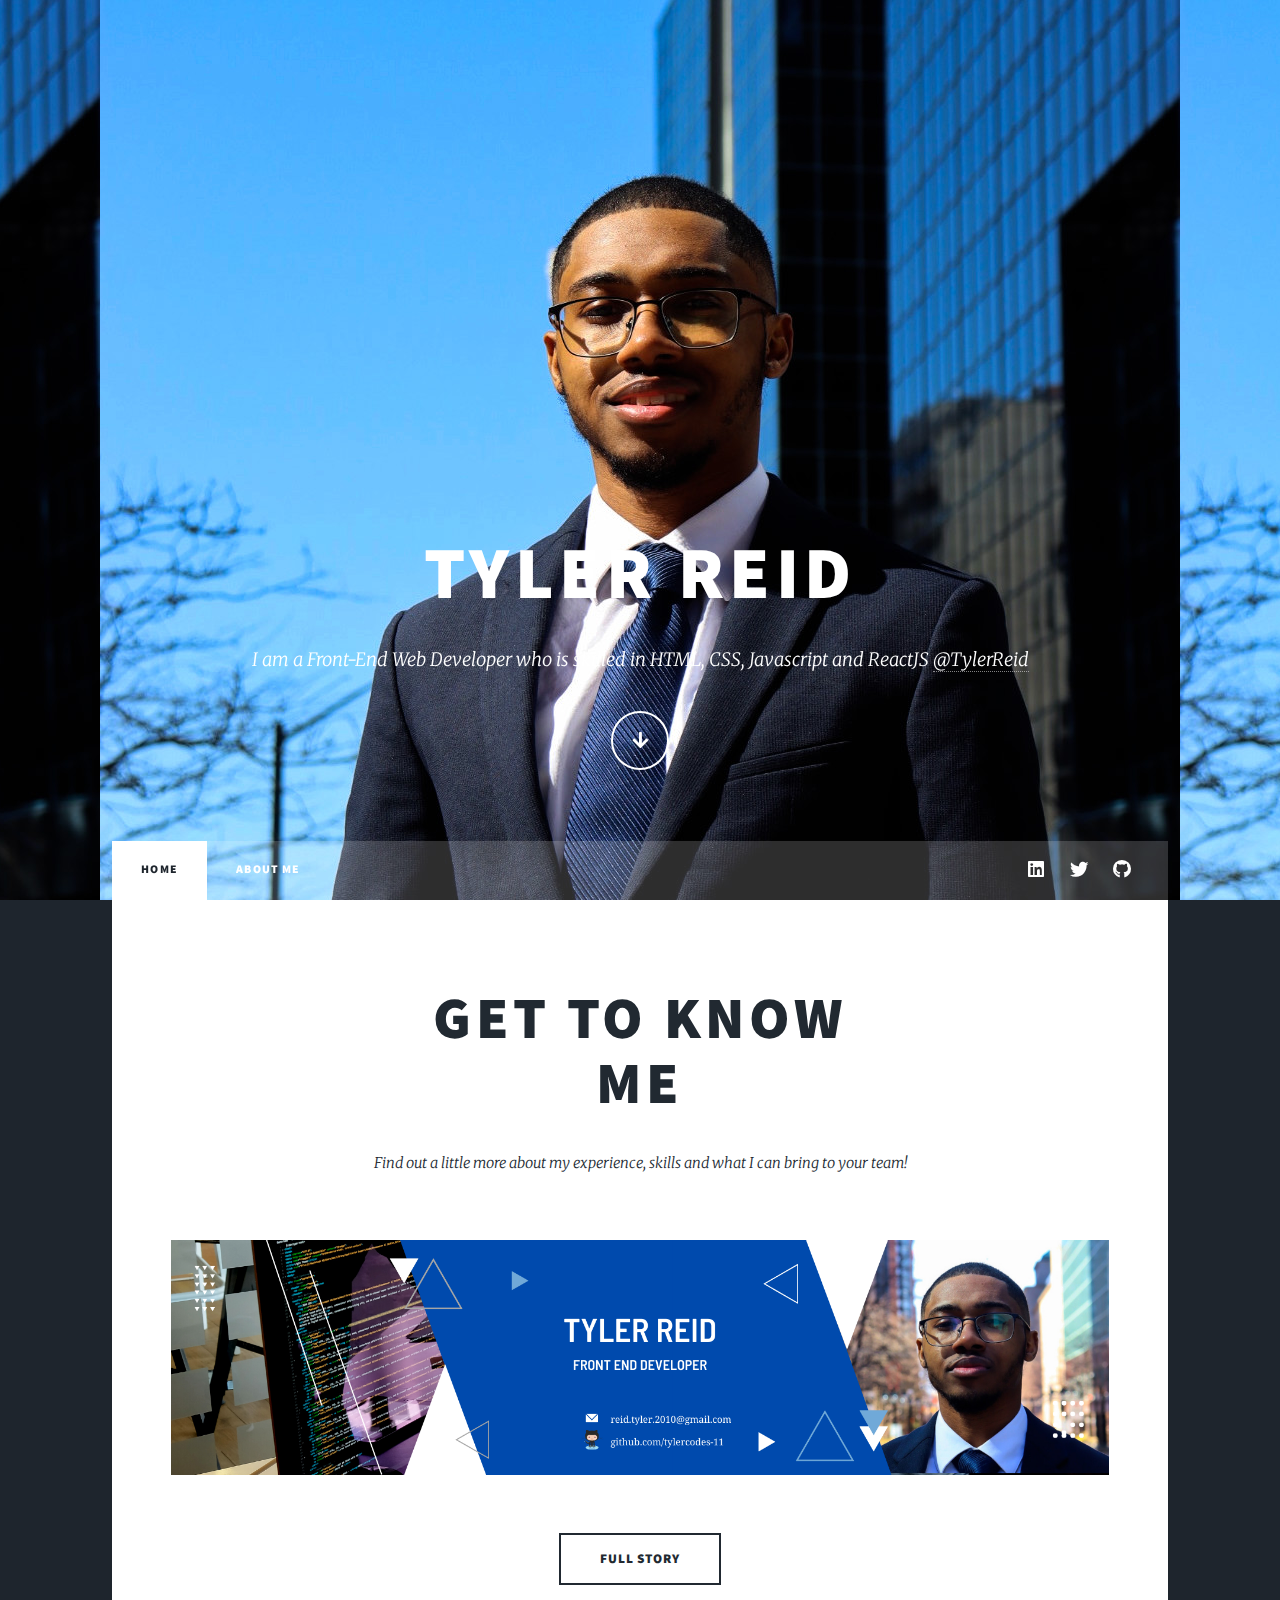
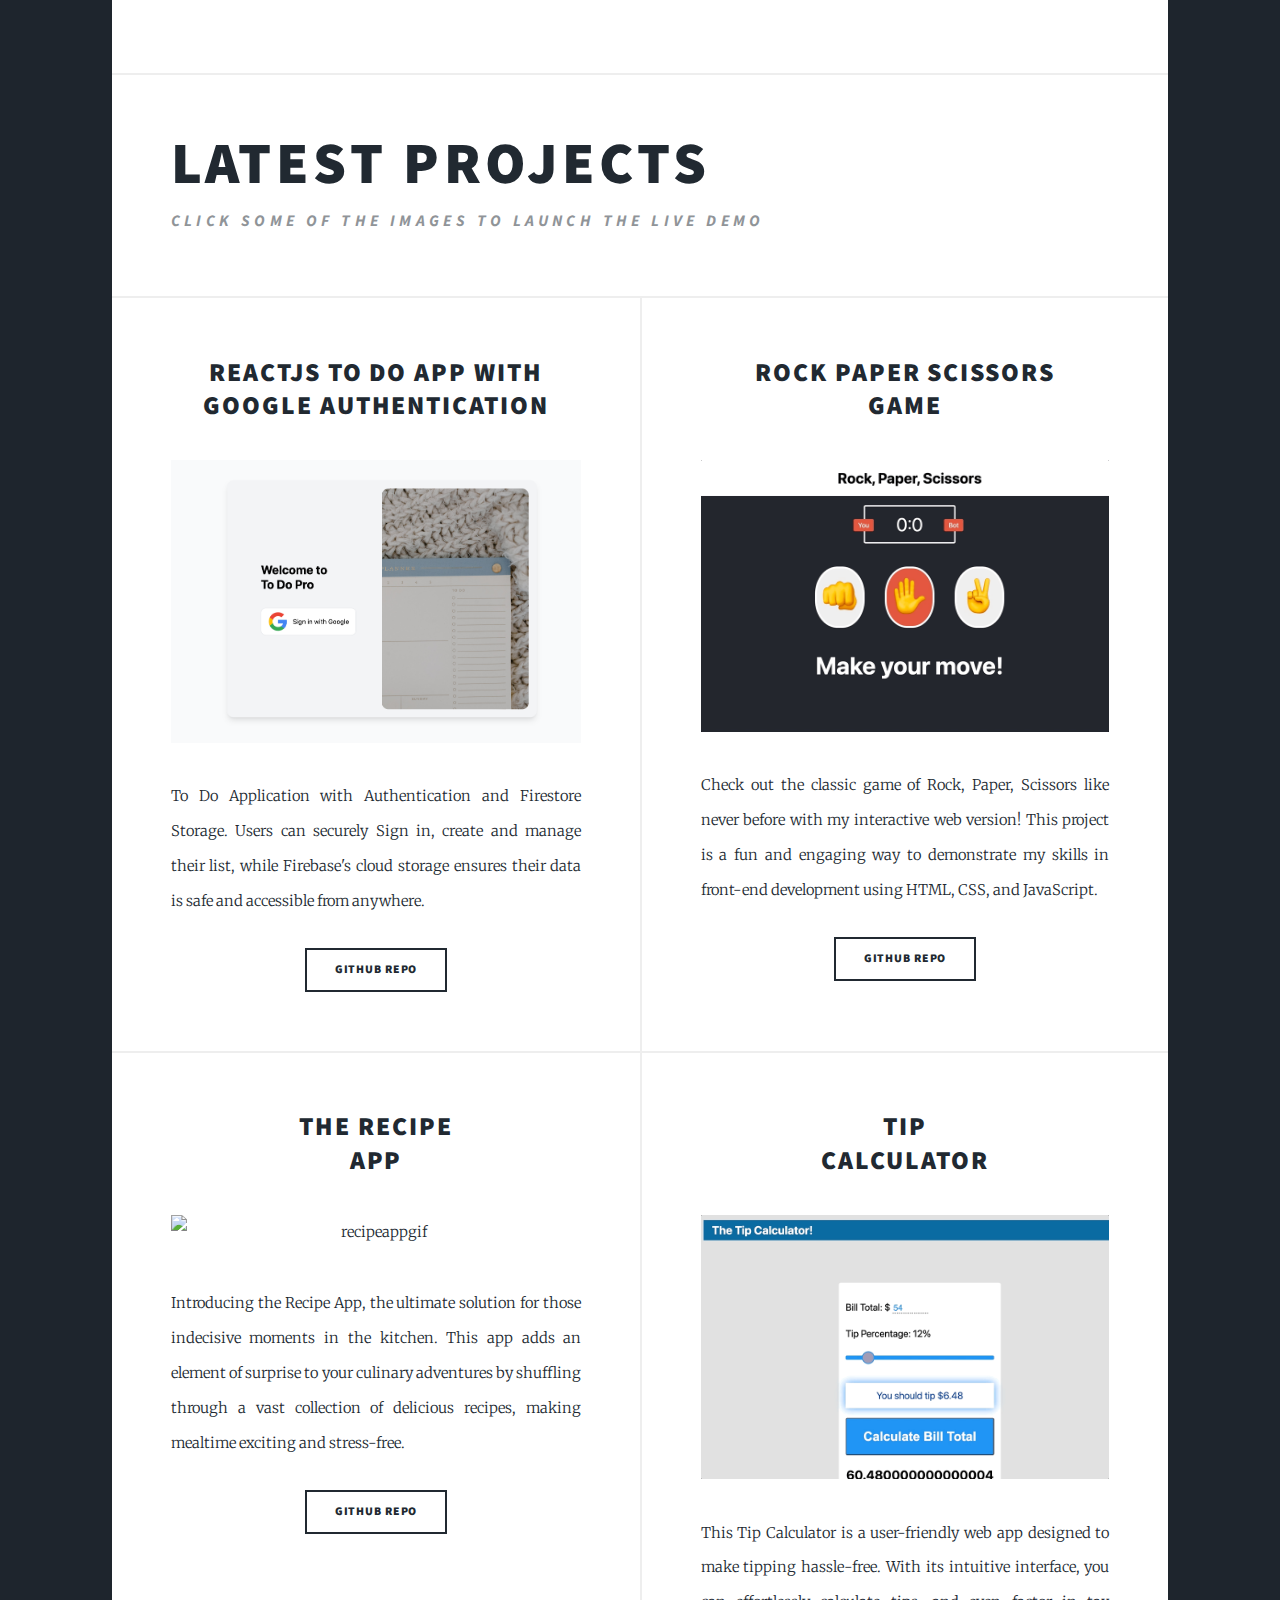
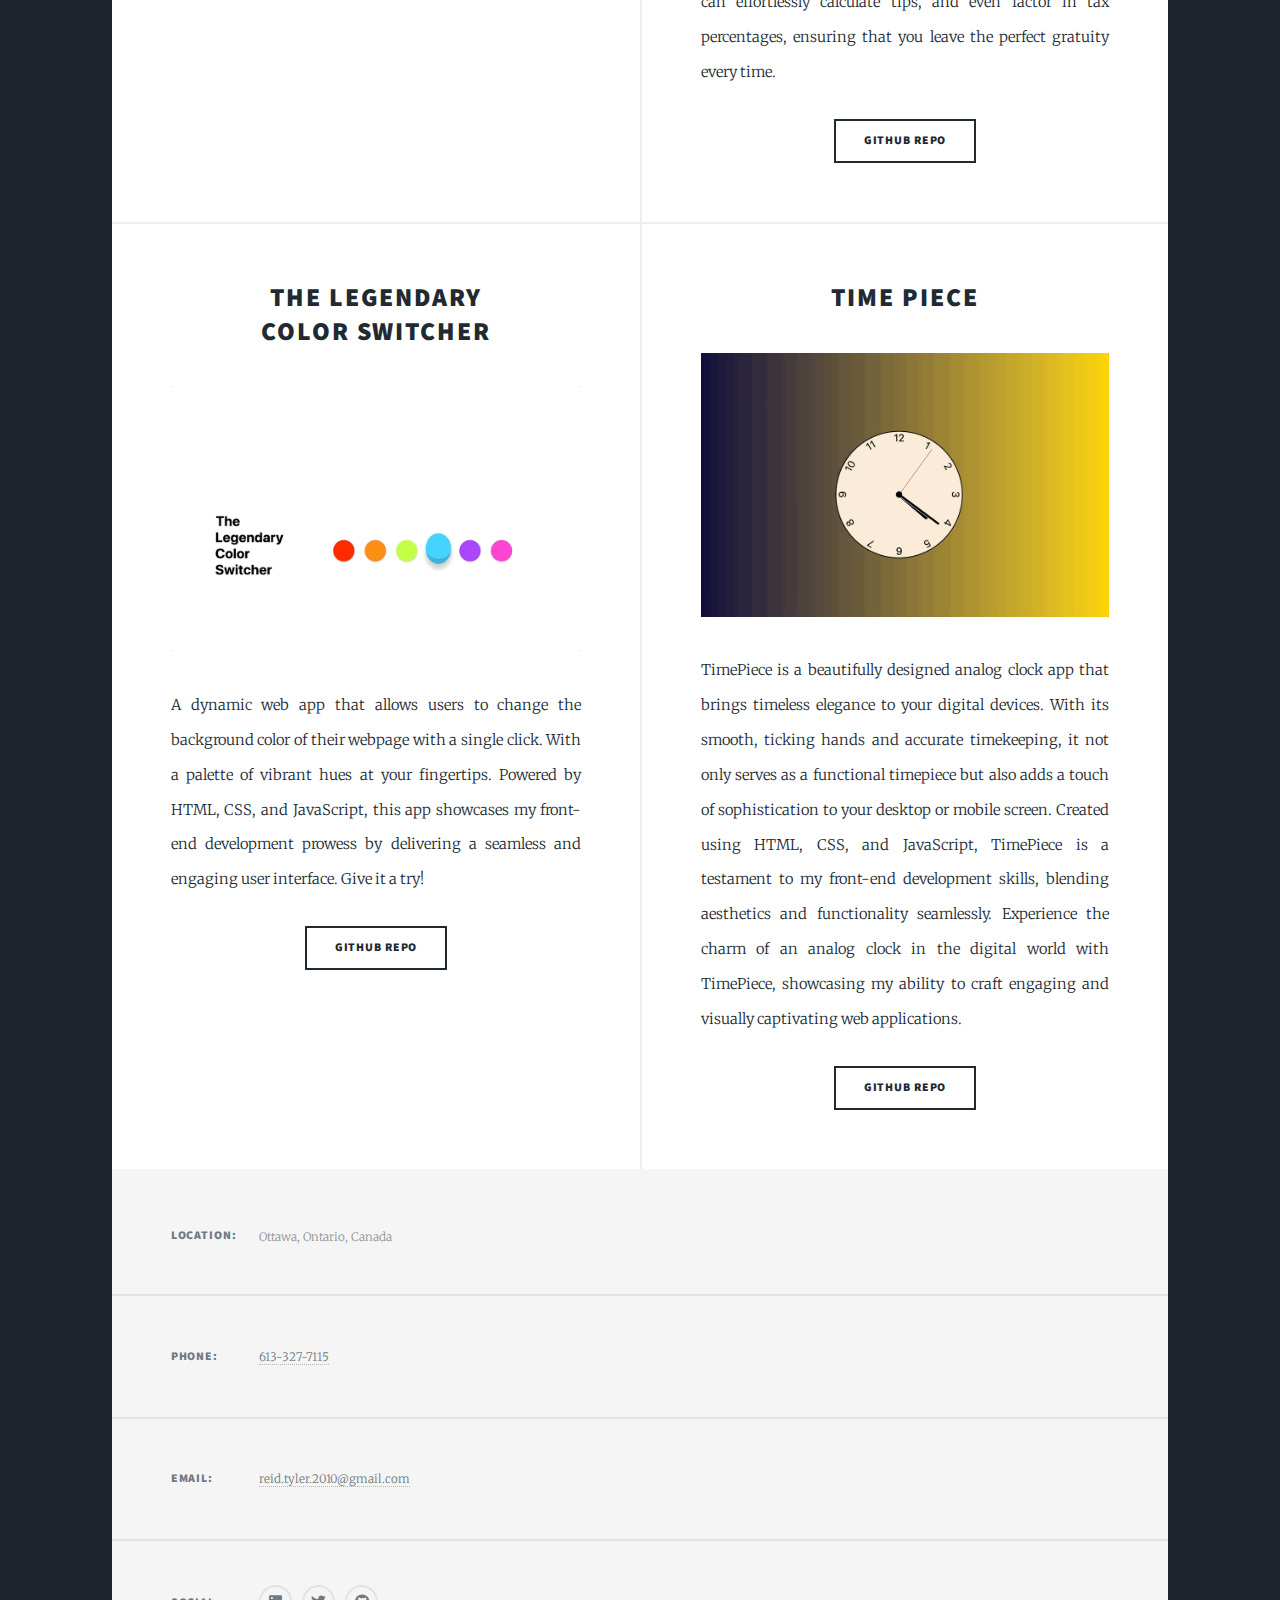
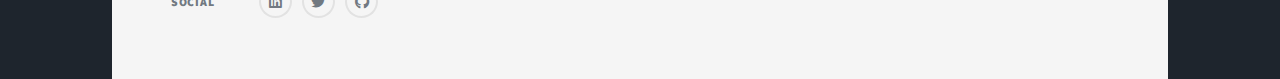
==== commit ca02a2ce: "added relevant projects & gifs /links- publishing" ====
--- a/index.html
+++ b/index.html
@@ -55,7 +55,7 @@
 									
 									<h2><a href="about.html">Get to know<br />
 									ME</a></h2>
-									<p>Find out a little more about my experience, skills and what I can bring to your team! <br />
+									<p>Find out a little more about my experience, skills and what I can bring to your team! <br /> </p>
 									
 								</header>
 								<a href="about.html" class="image main"><img src="images/linkedincoverpic.png" alt="tylercoverpicture"/></a>
@@ -65,15 +65,18 @@
 							</article>
 
 						<!-- Posts -->
-						<h1 class="project-header  "> Latest Projects</h1>
+						<h1 class="project-header  "> Latest Projects
+							<p>Click some of the images to launch the live demo <br /> </p>
+						</h1>
+						
 							<section class="posts">
 								<article>
 									<header>
 										<!-- <span class="date">April 24, 2017</span> -->
-										<h2><a href="#">ReactJS To Do App with <br />
+										<h2><a href="https://github.com/tylercodes-11/react-firebase-todoapp">ReactJS To Do App with <br />
 											Google Authentication </h2>
 									</header>
-									<a href="#" class="image fit"><img src="images/todologinpic.png" alt="" /></a>
+									<a href="https://github.com/tylercodes-11/react-firebase-todoapp" class="image fit"><img src="images/todologinpic.png" alt="" /></a>
 									<p>To Do Application with Authentication and Firestore Storage. Users can securely Sign in, create and manage their list, while Firebase's cloud storage ensures their data is safe and accessible from anywhere.</p>
 									<ul class="actions special">
 										
@@ -82,80 +85,80 @@
 								</article>
 								<article>
 									<header>
-										<span class="date">April 22, 2017</span>
-										<h2><a href="#">Primis eget<br />
-										imperdiet lorem</a></h2>
-									</header>
-									<a href="#" class="image fit"><img src="images/pic03.jpg" alt="" /></a>
-									<p>Donec eget ex magna. Interdum et malesuada fames ac ante ipsum primis in faucibus. Pellentesque venenatis dolor imperdiet dolor mattis sagittis magna etiam.</p>
-									<ul class="actions special">
-										<li><a href="#" class="button">Full Story</a></li>
-									</ul>
-								</article>
-								<article>
-									<header>
-										<span class="date">April 18, 2017</span>
-										<h2><a href="#">Ante mattis<br />
-										interdum dolor</a></h2>
-									</header>
-									<a href="#" class="image fit"><img src="images/pic04.jpg" alt="" /></a>
-									<p>Donec eget ex magna. Interdum et malesuada fames ac ante ipsum primis in faucibus. Pellentesque venenatis dolor imperdiet dolor mattis sagittis magna etiam.</p>
-									<ul class="actions special">
-										<li><a href="#" class="button">Full Story</a></li>
-									</ul>
-								</article>
-								<article>
-									<header>
-										<span class="date">April 14, 2017</span>
-										<h2><a href="#">Tempus sed<br />
-										nulla imperdiet</a></h2>
-									</header>
-									<a href="#" class="image fit"><img src="images/pic05.jpg" alt="" /></a>
-									<p>Donec eget ex magna. Interdum et malesuada fames ac ante ipsum primis in faucibus. Pellentesque venenatis dolor imperdiet dolor mattis sagittis magna etiam.</p>
-									<ul class="actions special">
-										<li><a href="#" class="button">Full Story</a></li>
-									</ul>
-								</article>
-								<article>
-									<header>
-										<span class="date">April 11, 2017</span>
-										<h2><a href="#">Odio magna<br />
-										sed consectetur</a></h2>
-									</header>
-									<a href="#" class="image fit"><img src="images/pic06.jpg" alt="" /></a>
-									<p>Donec eget ex magna. Interdum et malesuada fames ac ante ipsum primis in faucibus. Pellentesque venenatis dolor imperdiet dolor mattis sagittis magna etiam.</p>
-									<ul class="actions special">
-										<li><a href="#" class="button">Full Story</a></li>
-									</ul>
-								</article>
-								<article>
-									<header>
-										<span class="date">April 7, 2017</span>
-										<h2><a href="#">Augue lorem<br />
-										primis vestibulum</a></h2>
-									</header>
-									<a href="#" class="image fit"><img src="images/pic07.jpg" alt="" /></a>
-									<p>Donec eget ex magna. Interdum et malesuada fames ac ante ipsum primis in faucibus. Pellentesque venenatis dolor imperdiet dolor mattis sagittis magna etiam.</p>
-									<ul class="actions special">
-										<li><a href="#" class="button">Full Story</a></li>
+										<!-- <span class="date">April 22, 2017</span> -->
+										<h2><a href="https://tylercodes-11.github.io/rpsgame/">Rock Paper Scissors<br />
+										Game</a></h2>
+									</header>
+									<a href="https://tylercodes-11.github.io/rpsgame/" class="image fit"><img src="images/rpsshort.gif" alt="rpsgame" /></a>
+									<p>Check out the classic game of Rock, Paper, Scissors like never before with my interactive web version! This project is a fun and engaging way to demonstrate my skills in front-end development using HTML, CSS, and JavaScript.</p>
+									<ul class="actions special">
+										<li><a href="https://github.com/tylercodes-11/rpsgame" class="button">GitHub Repo</a></li>
+									</ul>
+								</article>
+								<article>
+									<header>
+										<!-- <span class="date">April 18, 2017</span> -->
+										<h2><a href="https://tylercodes-11.github.io/recipeapp/">The Recipe<br />
+										App</a></h2>
+									</header>
+									<a href="https://tylercodes-11.github.io/recipeapp/" class="image fit"><img src="images/recipeshort.gif" alt="recipeappgif" /></a>
+									<p>Introducing the Recipe App, the ultimate solution for those indecisive moments in the kitchen. This app adds an element of surprise to your culinary adventures by shuffling through a vast collection of delicious recipes, making mealtime exciting and stress-free.</p>
+									<ul class="actions special">
+										<li><a href="https://github.com/tylercodes-11/recipeapp" class="button">GitHub Repo</a></li>
+									</ul>
+								</article>
+								<article>
+									<header>
+										<!-- <span class="date">April 14, 2017</span> -->
+										<h2><a href="https://tylercodes-11.github.io/tipcalculator/">Tip <br />
+										Calculator</a></h2>
+									</header>
+									<a href="https://tylercodes-11.github.io/tipcalculator/" class="image fit"><img src="images/tipcal.gif" alt="tip-calgif" /></a>
+									<p>This Tip Calculator is a user-friendly web app designed to make tipping hassle-free. With its intuitive interface, you can effortlessly calculate tips, and even factor in tax percentages, ensuring that you leave the perfect gratuity every time.</p>
+									<ul class="actions special">
+										<li><a href="https://github.com/tylercodes-11/tipcalculator" class="button">GitHub Repo</a></li>
+									</ul>
+								</article>
+								<article>
+									<header>
+										<!-- <span class="date">April 11, 2017</span> -->
+										<h2><a href="#">The Legendary<br />
+										Color Switcher</a></h2>
+									</header>
+									<a href="https://tylercodes-11.github.io/colorswitcher/" class="image fit"><img src="images/color-switchgif.gif" alt="color-switchgif" /></a>
+									<p>A dynamic web app that allows users to change the background color of their webpage with a single click. With a palette of vibrant hues at your fingertips. Powered by HTML, CSS, and JavaScript, this app showcases my front-end development prowess by delivering a seamless and engaging user interface. Give it a try! </p>
+									<ul class="actions special">
+										<li><a href="https://github.com/tylercodes-11/colorswitcher" class="button">GitHub Repo</a></li>
+									</ul>
+								</article>
+								<article>
+									<header>
+										<!-- <span class="date">April 7, 2017</span> -->
+										<h2><a href="#">Time Piece</a></h2>
+									</header>
+									<a href="https://tylercodes-11.github.io/clock/" class="image fit"><img src="images/clock.gif" alt="" /></a>
+									<p>TimePiece is a beautifully designed analog clock app that brings timeless elegance to your digital devices. With its smooth, ticking hands and accurate timekeeping, it not only serves as a functional timepiece but also adds a touch of sophistication to your desktop or mobile screen. Created using HTML, CSS, and JavaScript, TimePiece is a testament to my front-end development skills, blending aesthetics and functionality seamlessly. Experience the charm of an analog clock in the digital world with TimePiece, showcasing my ability to craft engaging and visually captivating web applications.
+										</p>
+									<ul class="actions special">
+										<li><a href="https://github.com/tylercodes-11/clock" class="button">Github Repo</a></li>
 									</ul>
 								</article>
 							</section>
 
 						<!-- Footer -->
-							<footer>
+							<!-- <footer>
 								<div class="pagination">
-									<!--<a href="#" class="previous">Prev</a>-->
-									<a href="#" class="page active">1</a>
-									<a href="#" class="page">2</a>
-									<a href="#" class="page">3</a>
+									<a href="#" class="previous">Prev</a>
+									 <a href="#" class="page active">1</a> -->
+									<!-- <a href="#" class="page">2</a> -->
+									<!-- <a href="#" class="page">3</a>
 									<span class="extra">&hellip;</span>
 									<a href="#" class="page">8</a>
 									<a href="#" class="page">9</a>
-									<a href="#" class="page">10</a>
-									<a href="#" class="next">Next</a>
-								</div>
-							</footer>
+									<a href="#" class="page">10</a> -->
+									<!-- <a href="#" class="next">Next</a> -->
+								<!-- </div>
+							</footer> --> 
 
 					</div>
 
--- a/assets/css/main.css
+++ b/assets/css/main.css
@@ -289,6 +289,14 @@
 
 	.project-header {
 		justify-content: center;
+	}
+	.project-header > p {
+		font-style: italic;
+		font-size: 1.1rem;
+			margin-top: 0.5rem;
+			line-height: 2;
+			font-weight: lighter;
+			color: #909498;
 	}
 
 	input, select, textarea {
